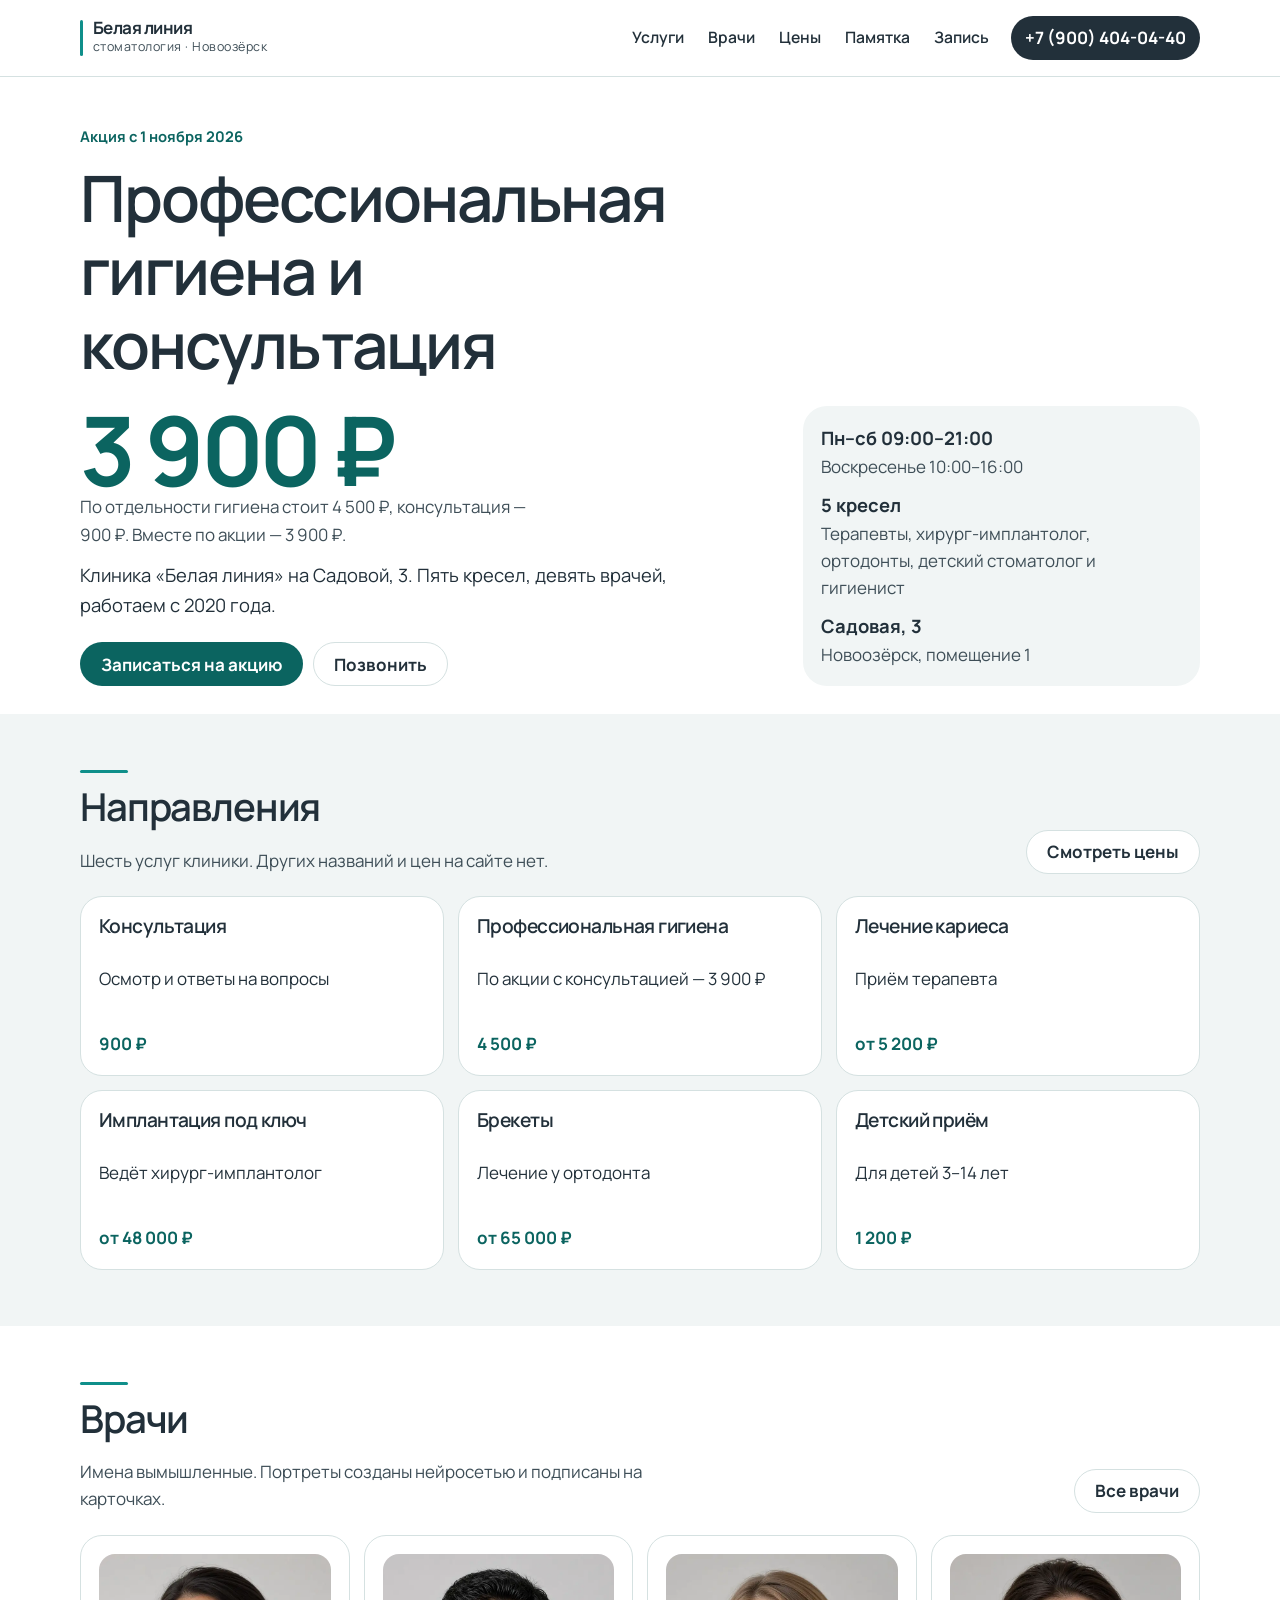
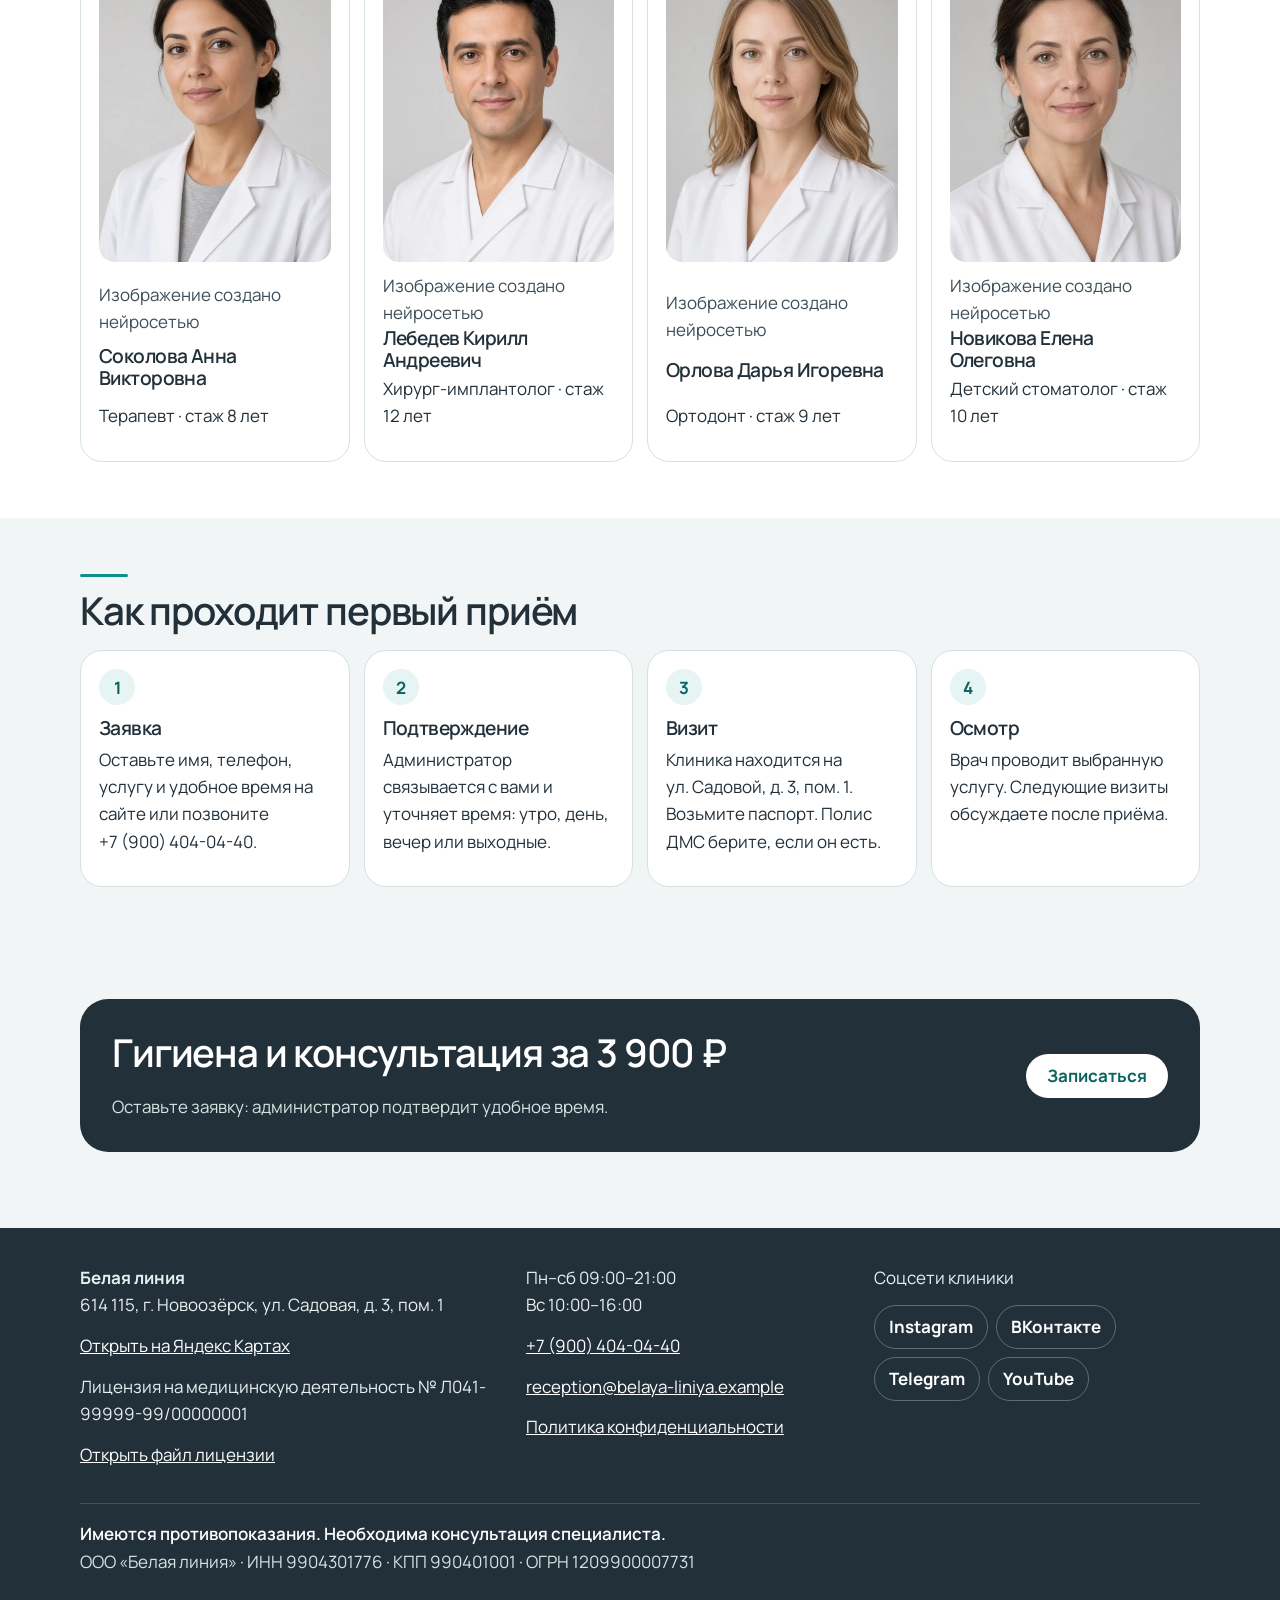
==== index.html @ 37e18c19 "Добавить статический сайт клиники «Белая линия» для публикации на Vercel." ====
<!DOCTYPE html>
<html lang="ru">
<head>
  <meta charset="utf-8">
  <meta name="viewport" content="width=device-width, initial-scale=1">
  <title>Белая линия — гигиена и консультация за 3 900 ₽</title>
  <meta name="description" content="Стоматология «Белая линия» в Новоозёрске. Акция: профессиональная гигиена и консультация за 3 900 ₽. Запись на приём.">
  <meta name="robots" content="index, follow">
  <meta name="theme-color" content="#22303A">
  <link rel="canonical" href="https://PROJECT.vercel.app/index.html">
  <meta property="og:type" content="website">
  <meta property="og:locale" content="ru_RU">
  <meta property="og:url" content="https://PROJECT.vercel.app/index.html">
  <meta property="og:title" content="Белая линия — гигиена и консультация за 3 900 ₽">
  <meta property="og:description" content="Стоматология «Белая линия» в Новоозёрске. Акция: профессиональная гигиена и консультация за 3 900 ₽. Запись на приём.">
  <meta property="og:image" content="https://PROJECT.vercel.app/img/og.jpg">
  <meta property="og:image:width" content="1200">
  <meta property="og:image:height" content="630">
  <link rel="icon" href="img/favicon.svg" type="image/svg+xml">
  <link rel="preconnect" href="https://fonts.googleapis.com">
  <link rel="preconnect" href="https://fonts.gstatic.com" crossorigin>
  <link href="https://fonts.googleapis.com/css2?family=Manrope:wght@400;500;600;700&display=swap" rel="stylesheet">
  <link rel="stylesheet" href="css/styles.css">
  <script async src="https://www.googletagmanager.com/gtag/js?id=G-XXXXXXXXXX"></script>
  <script>
    window.dataLayer = window.dataLayer || [];
    function gtag(){dataLayer.push(arguments);}
    gtag('js', new Date());
    gtag('config', 'G-XXXXXXXXXX');
  </script>
  <script type="application/ld+json">
  {
    "@context": "https://schema.org",
    "@type": "Dentist",
    "name": "Белая линия",
    "url": "https://PROJECT.vercel.app/",
    "telephone": "+79004040440",
    "email": "reception@belaya-liniya.example",
    "address": {
      "@type": "PostalAddress",
      "postalCode": "614115",
      "addressLocality": "Новоозёрск",
      "streetAddress": "ул. Садовая, д. 3, пом. 1",
      "addressCountry": "RU"
    }
  }
  </script>
</head>
<body>
  <a class="skip-link" href="#content">К содержанию</a>
  
    <div class="header-wrap">
      <header class="header">
        <a class="logo" href="index.html">
          <span class="logo__mark" aria-hidden="true"></span>
          <span>
            <span class="logo__name">Белая линия</span>
            <span class="logo__sub">стоматология · Новоозёрск</span>
          </span>
        </a>
        <input class="nav-check" id="nav-toggle" type="checkbox">
        <nav class="nav" id="site-nav" aria-label="Основное меню"><a href="services.html">Услуги</a><a href="doctors.html">Врачи</a><a href="prices.html">Цены</a><a href="checkup.html">Памятка</a><a href="contacts.html">Запись</a></nav>
        <a class="phone-link" href="tel:+79004040440" data-event="contact_click" data-contact-type="phone">
          <span class="phone-link__full">+7 (900) 404-04-40</span>
          <span class="phone-link__short">Позвонить</span>
        </a>
        <label class="nav-toggle" for="nav-toggle">Меню</label>
      </header>
    </div>
  <main id="content">
    
    <section class="hero">
      <div class="wrap hero__grid">
        <div>
          <p class="kicker">Акция с 1 ноября 2026</p>
          <h1>Профессиональная гигиена и консультация</h1>
          <p class="price-xl">3&nbsp;900&nbsp;₽</p>
          <p class="price-note">По отдельности гигиена стоит 4&nbsp;500&nbsp;₽, консультация — 900&nbsp;₽. Вместе по акции — 3&nbsp;900&nbsp;₽.</p>
          <p class="lead">Клиника «Белая линия» на Садовой, 3. Пять кресел, девять врачей, работаем с 2020 года.</p>
          <div class="actions">
            <a class="btn" href="contacts.html?service=hygiene" data-event="cta_click" data-button-name="hero_promo" data-page-section="hero">Записаться на акцию</a>
            <a class="btn btn--ghost" href="tel:+79004040440" data-event="contact_click" data-contact-type="phone">Позвонить</a>
          </div>
        </div>
        <ul class="fact-list">
          <li><strong>Пн–сб 09:00–21:00</strong><span>Воскресенье 10:00–16:00</span></li>
          <li><strong>5 кресел</strong><span>Терапевты, хирург-имплантолог, ортодонты, детский стоматолог и гигиенист</span></li>
          <li><strong>Садовая, 3</strong><span>Новоозёрск, помещение 1</span></li>
        </ul>
      </div>
    </section>
    <section class="section">
      <div class="wrap">
        <div class="section__head">
          <div>
            <div class="rule" aria-hidden="true"></div>
            <h2>Направления</h2>
            <p>Шесть услуг клиники. Других названий и цен на сайте нет.</p>
          </div>
          <a class="btn btn--ghost" href="prices.html">Смотреть цены</a>
        </div>
        <div class="cards"><a class="direction-card" href="services.html#consult" data-event="service_view" data-service-name="Консультация">
              <h3>Консультация</h3>
              <p>Осмотр и ответы на вопросы</p>
              <span>900 ₽</span>
            </a><a class="direction-card" href="services.html#hygiene" data-event="service_view" data-service-name="Профессиональная гигиена">
              <h3>Профессиональная гигиена</h3>
              <p>По акции с консультацией — 3 900 ₽</p>
              <span>4 500 ₽</span>
            </a><a class="direction-card" href="services.html#treatment" data-event="service_view" data-service-name="Лечение кариеса">
              <h3>Лечение кариеса</h3>
              <p>Приём терапевта</p>
              <span>от 5 200 ₽</span>
            </a><a class="direction-card" href="services.html#implant" data-event="service_view" data-service-name="Имплантация под ключ">
              <h3>Имплантация под ключ</h3>
              <p>Ведёт хирург-имплантолог</p>
              <span>от 48 000 ₽</span>
            </a><a class="direction-card" href="services.html#braces" data-event="service_view" data-service-name="Брекеты">
              <h3>Брекеты</h3>
              <p>Лечение у ортодонта</p>
              <span>от 65 000 ₽</span>
            </a><a class="direction-card" href="services.html#kids" data-event="service_view" data-service-name="Детский приём">
              <h3>Детский приём</h3>
              <p>Для детей 3–14 лет</p>
              <span>1 200 ₽</span>
            </a></div>
      </div>
    </section>
    <section class="section band">
      <div class="wrap">
        <div class="section__head">
          <div>
            <div class="rule" aria-hidden="true"></div>
            <h2>Врачи</h2>
            <p>Имена вымышленные. Портреты созданы нейросетью и подписаны на карточках.</p>
          </div>
          <a class="btn btn--ghost" href="doctors.html">Все врачи</a>
        </div>
        <div class="doctor-grid"><a class="doctor-link" href="doctors.html#doc-sokolova" data-event="doctor_view" data-doctor-id="sokolova" data-specialty="терапевт">
              
      <img src="img/doctors/sokolova.webp" width="720" height="960" alt="Соколова Анна Викторовна, Терапевт. Изображение создано нейросетью." loading="lazy">
      <p class="ai-note">Изображение создано нейросетью</p>
              <h3>Соколова Анна Викторовна</h3>
              <p>Терапевт · стаж 8 лет</p>
            </a><a class="doctor-link" href="doctors.html#doc-lebedev" data-event="doctor_view" data-doctor-id="lebedev" data-specialty="хирург-имплантолог">
              
      <img src="img/doctors/lebedev.webp" width="720" height="960" alt="Лебедев Кирилл Андреевич, Хирург-имплантолог. Изображение создано нейросетью." loading="lazy">
      <p class="ai-note">Изображение создано нейросетью</p>
              <h3>Лебедев Кирилл Андреевич</h3>
              <p>Хирург-имплантолог · стаж 12 лет</p>
            </a><a class="doctor-link" href="doctors.html#doc-orlova" data-event="doctor_view" data-doctor-id="orlova" data-specialty="ортодонт">
              
      <img src="img/doctors/orlova.webp" width="720" height="960" alt="Орлова Дарья Игоревна, Ортодонт. Изображение создано нейросетью." loading="lazy">
      <p class="ai-note">Изображение создано нейросетью</p>
              <h3>Орлова Дарья Игоревна</h3>
              <p>Ортодонт · стаж 9 лет</p>
            </a><a class="doctor-link" href="doctors.html#doc-novikova" data-event="doctor_view" data-doctor-id="novikova" data-specialty="детский стоматолог">
              
      <img src="img/doctors/novikova.webp" width="720" height="960" alt="Новикова Елена Олеговна, Детский стоматолог. Изображение создано нейросетью." loading="lazy">
      <p class="ai-note">Изображение создано нейросетью</p>
              <h3>Новикова Елена Олеговна</h3>
              <p>Детский стоматолог · стаж 10 лет</p>
            </a></div>
      </div>
    </section>
    <section class="section">
      <div class="wrap">
        <div class="rule" aria-hidden="true"></div>
        <h2>Как проходит первый приём</h2>
        <ol class="steps"><li><h3>Заявка</h3><p>Оставьте имя, телефон, услугу и удобное время на сайте или позвоните +7 (900) 404-04-40.</p></li><li><h3>Подтверждение</h3><p>Администратор связывается с вами и уточняет время: утро, день, вечер или выходные.</p></li><li><h3>Визит</h3><p>Клиника находится на ул. Садовой, д. 3, пом. 1. Возьмите паспорт. Полис ДМС берите, если он есть.</p></li><li><h3>Осмотр</h3><p>Врач проводит выбранную услугу. Следующие визиты обсуждаете после приёма.</p></li></ol>
      </div>
    </section>
    <section class="section">
      <div class="wrap">
        <div class="cta-band">
          <div>
            <h2>Гигиена и консультация за 3&nbsp;900&nbsp;₽</h2>
            <p>Оставьте заявку: администратор подтвердит удобное время.</p>
          </div>
          <a class="btn btn--light" href="contacts.html?service=hygiene" data-event="cta_click" data-button-name="final_promo" data-page-section="final">Записаться</a>
        </div>
      </div>
    </section>
  </main>
  
    <footer class="footer">
      <div class="wrap footer-grid">
        <div>
          <strong>Белая линия</strong>
          <p>614 115, г. Новоозёрск, ул. Садовая, д. 3, пом. 1</p>
          <p><a href="https://yandex.ru/maps/?text=%D0%9D%D0%BE%D0%B2%D0%BE%D0%BE%D0%B7%D1%91%D1%80%D1%81%D0%BA%2C%20%D1%83%D0%BB%D0%B8%D1%86%D0%B0%20%D0%A1%D0%B0%D0%B4%D0%BE%D0%B2%D0%B0%D1%8F%2C%203" target="_blank" rel="noopener noreferrer" data-event="map_open" data-map-service="yandex">Открыть на Яндекс Картах</a></p>
          <p>Лицензия на медицинскую деятельность № Л041-99999-99/00000001</p>
          <p><a href="files/license.pdf" data-event="license_open" data-page-section="footer">Открыть файл лицензии</a></p>
        </div>
        <div>
          <p>Пн–сб 09:00–21:00<br>Вс 10:00–16:00</p>
          <p><a href="tel:+79004040440" data-event="contact_click" data-contact-type="phone">+7 (900) 404-04-40</a></p>
          <p><a href="mailto:reception@belaya-liniya.example" data-event="contact_click" data-contact-type="email">reception@belaya-liniya.example</a></p>
          <p><a href="privacy.html">Политика конфиденциальности</a></p>
        </div>
        <div>
          <p>Соцсети клиники</p>
          <div class="socials"><a href="https://www.instagram.com/belaya_liniya_dent/" target="_blank" rel="noopener noreferrer" data-event="social_click" data-network="instagram" data-page-section="footer">Instagram</a><a href="https://vk.com/belaya_liniya_dent" target="_blank" rel="noopener noreferrer" data-event="social_click" data-network="vk" data-page-section="footer">ВКонтакте</a><a href="https://t.me/belaya_liniya_dent" target="_blank" rel="noopener noreferrer" data-event="social_click" data-network="telegram" data-page-section="footer">Telegram</a><a href="https://www.youtube.com/@belaya_liniya_dent" target="_blank" rel="noopener noreferrer" data-event="social_click" data-network="youtube" data-page-section="footer">YouTube</a></div>
        </div>
      </div>
      <div class="wrap">
        <p class="warning">Имеются противопоказания. Необходима консультация специалиста.</p>
        <p class="legal">ООО «Белая линия» · ИНН 9904301776 · КПП 990401001 · ОГРН 1209900007731</p>
      </div>
    </footer>
  <script src="js/config.js" defer></script>
  <script src="js/utm.js" defer></script>
  <script src="js/analytics.js" defer></script>
  <script src="js/main.js" defer></script>
  <script src="js/form.js" defer></script>
</body>
</html>
---- css/styles.css ----
:root {
  --brand: #0f8f8a;
  --brand-dark: #0b6460;
  --brand-soft: #e6f4f3;
  --ink: #22303a;
  --muted: #3e4e57;
  --bg: #f1f5f5;
  --white: #ffffff;
  --line: #d5e1e1;
  --danger: #8e1e2a;
  --danger-bg: #fdecee;
  --shadow: 0 18px 40px rgba(34, 48, 58, 0.06);
  --font: "Manrope", sans-serif;
  --wrap: 1120px;
}

*,
*::before,
*::after {
  box-sizing: border-box;
}

html {
  scroll-behavior: smooth;
}

body {
  margin: 0;
  font-family: var(--font);
  font-size: 1.0625rem;
  line-height: 1.6;
  color: var(--ink);
  background: var(--bg);
}

img,
svg {
  max-width: 100%;
  height: auto;
}

img {
  display: block;
}

a {
  color: var(--brand-dark);
}

a:hover {
  color: #084e4b;
}

:focus-visible {
  outline: 3px solid var(--brand);
  outline-offset: 3px;
}

::placeholder {
  color: var(--muted);
  opacity: 1;
}

::selection {
  background: #c7e7e5;
}

h1,
h2,
h3,
p {
  margin-top: 0;
}

h1,
h2,
h3 {
  line-height: 1.15;
  letter-spacing: -0.03em;
  font-weight: 600;
}

h1 {
  font-size: clamp(2.3rem, 5vw, 4.4rem);
  margin-bottom: 0.4em;
}

h2 {
  font-size: clamp(1.7rem, 3vw, 2.4rem);
  margin-bottom: 0.45em;
}

h3 {
  font-size: 1.2rem;
  margin-bottom: 0.35em;
}

p {
  margin-bottom: 0.8em;
}

.skip-link {
  position: absolute;
  left: 16px;
  top: -48px;
  z-index: 40;
  background: var(--ink);
  color: var(--white);
  padding: 10px 14px;
  border-radius: 8px;
}

.skip-link:focus {
  top: 12px;
}

.wrap {
  width: min(var(--wrap), calc(100% - 32px));
  margin-inline: auto;
}

.header-wrap {
  position: sticky;
  top: 0;
  z-index: 30;
  background: rgba(255, 255, 255, 0.94);
  border-bottom: 1px solid var(--line);
  backdrop-filter: blur(12px);
}

.header {
  position: relative;
  display: flex;
  align-items: center;
  gap: 12px;
  min-height: 76px;
  width: min(var(--wrap), calc(100% - 32px));
  margin: 0 auto;
}

.logo {
  display: inline-flex;
  align-items: center;
  gap: 10px;
  color: var(--ink);
  text-decoration: none;
  min-height: 44px;
  margin-right: auto;
}

.logo__mark {
  width: 3px;
  height: 36px;
  border-radius: 99px;
  background: var(--brand);
}

.logo__name {
  display: block;
  font-weight: 700;
  letter-spacing: -0.03em;
  line-height: 1.1;
}

.logo__sub {
  display: block;
  color: var(--muted);
  font-size: 0.78rem;
  letter-spacing: 0.04em;
}

.nav {
  display: flex;
  align-items: center;
  gap: 4px;
}

.nav a {
  color: var(--ink);
  text-decoration: none;
  min-height: 44px;
  display: inline-flex;
  align-items: center;
  padding: 0 10px;
  border-radius: 999px;
  font-weight: 600;
  font-size: 0.98rem;
}

.nav a[aria-current="page"] {
  background: var(--brand-soft);
  color: var(--brand-dark);
}

.phone-link,
.nav-toggle,
.btn {
  min-height: 44px;
  min-width: 44px;
  display: inline-flex;
  align-items: center;
  justify-content: center;
  border-radius: 999px;
  font: inherit;
  font-weight: 700;
  text-decoration: none;
  cursor: pointer;
}

.phone-link {
  padding: 0 14px;
  background: var(--ink);
  color: var(--white);
  white-space: nowrap;
}

.phone-link:hover,
.phone-link:focus-visible {
  color: var(--white);
  background: #18242c;
}

.phone-link__short {
  display: none;
}

.nav-check {
  position: absolute;
  width: 1px;
  height: 1px;
  margin: -1px;
  padding: 0;
  overflow: hidden;
  clip: rect(0 0 0 0);
  border: 0;
}

.nav-toggle {
  display: none;
  padding: 0 14px;
  border: 1px solid var(--line);
  background: var(--white);
  color: var(--ink);
}

.nav-check:focus-visible ~ .nav-toggle {
  outline: 3px solid var(--brand);
  outline-offset: 3px;
}

@media (min-width: 960px) {
  .nav-check {
    display: none;
  }
}

.hero,
.band,
.panel,
.page-hero {
  background: var(--white);
}

.hero {
  padding: 48px 0 28px;
}

.hero__grid,
.split,
.contact-grid {
  display: grid;
  grid-template-columns: 1.4fr 0.8fr;
  gap: 28px;
  align-items: end;
}

.kicker {
  margin: 0 0 12px;
  color: var(--brand-dark);
  font-weight: 700;
  font-size: 0.92rem;
}

.lead {
  font-size: 1.15rem;
  max-width: 40rem;
}

.price-xl {
  margin: 0;
  font-size: clamp(3.4rem, 8vw, 6rem);
  line-height: 0.9;
  letter-spacing: -0.05em;
  font-weight: 700;
  color: var(--brand-dark);
}

.price-note {
  color: var(--muted);
  max-width: 28rem;
}

.actions {
  display: flex;
  flex-wrap: wrap;
  gap: 10px;
  margin-top: 22px;
}

.btn {
  padding: 0 20px;
  border: 1px solid transparent;
  background: var(--brand-dark);
  color: var(--white);
}

.btn:hover,
.btn:focus-visible {
  background: #084e4b;
  color: var(--white);
}

.btn--ghost {
  background: var(--white);
  color: var(--ink);
  border-color: var(--line);
}

.btn--ghost:hover,
.btn--ghost:focus-visible {
  background: var(--bg);
  color: var(--ink);
}

.btn--light {
  background: var(--white);
  color: var(--brand-dark);
}

.btn--light:hover,
.btn--light:focus-visible {
  background: var(--brand-soft);
  color: var(--brand-dark);
}

.btn[disabled] {
  opacity: 0.65;
  cursor: wait;
}

.fact-list,
.meta-list {
  display: grid;
  gap: 10px;
  margin: 0;
  padding: 0;
  list-style: none;
}

.fact-list {
  background: var(--bg);
  border-radius: 24px;
  padding: 18px;
}

.fact-list strong,
.meta-list strong {
  display: block;
  font-size: 1.15rem;
}

.fact-list span,
.meta-list span {
  color: var(--muted);
}

.section {
  padding: 56px 0;
}

.section__head {
  display: flex;
  justify-content: space-between;
  gap: 16px;
  align-items: end;
  margin-bottom: 22px;
}

.section__head p {
  max-width: 36rem;
  color: var(--muted);
  margin: 0;
}

.rule {
  width: 48px;
  height: 3px;
  border-radius: 99px;
  background: var(--brand);
  margin-bottom: 12px;
}

.cards,
.doctor-grid {
  display: grid;
  gap: 14px;
}

.cards {
  grid-template-columns: repeat(3, minmax(0, 1fr));
}

.doctor-grid {
  grid-template-columns: repeat(4, minmax(0, 1fr));
}

.card,
.doctor-card,
.service-card,
.promo,
.check-item,
.info-card {
  background: var(--white);
  border: 1px solid var(--line);
  border-radius: 22px;
  padding: 18px;
}

.direction-card,
.doctor-link {
  display: flex;
  flex-direction: column;
  min-height: 180px;
  justify-content: space-between;
  background: var(--white);
  border: 1px solid var(--line);
  border-radius: 22px;
  padding: 18px;
  color: var(--ink);
  text-decoration: none;
}

.direction-card:hover,
.doctor-link:hover,
.service-card:hover,
.doctor-card:hover {
  border-color: var(--brand);
}

.direction-card span,
.price {
  color: var(--brand-dark);
  font-weight: 700;
}

.service-card,
.doctor-card {
  position: relative;
}

.service-card {
  display: flex;
  flex-direction: column;
  gap: 8px;
}

.service-card .btn,
.doctor-card .btn {
  align-self: flex-start;
  position: relative;
  z-index: 2;
}

.card-hit {
  position: absolute;
  inset: 0;
  z-index: 1;
  border: 0;
  padding: 0;
  background: transparent;
  border-radius: inherit;
  cursor: pointer;
  appearance: none;
}

.steps {
  display: grid;
  grid-template-columns: repeat(4, minmax(0, 1fr));
  gap: 14px;
  margin: 0;
  padding: 0;
  list-style: none;
  counter-reset: step;
}

.steps li {
  background: var(--white);
  border-radius: 22px;
  padding: 18px;
  border: 1px solid var(--line);
}

.steps li::before {
  counter-increment: step;
  content: counter(step);
  display: grid;
  place-items: center;
  width: 36px;
  height: 36px;
  margin-bottom: 12px;
  border-radius: 50%;
  background: var(--brand-soft);
  color: var(--brand-dark);
  font-weight: 700;
}

.cta-band {
  background: var(--ink);
  color: var(--white);
  border-radius: 28px;
  padding: 32px;
  display: flex;
  justify-content: space-between;
  gap: 18px;
  align-items: center;
}

.cta-band p {
  color: #d7e4e3;
  margin-bottom: 0;
}

.filters {
  display: flex;
  flex-wrap: wrap;
  gap: 8px;
  margin-bottom: 18px;
}

.filters button {
  min-height: 44px;
  padding: 0 14px;
  border-radius: 999px;
  border: 1px solid var(--line);
  background: var(--white);
  color: var(--ink);
  font: inherit;
  font-weight: 700;
  cursor: pointer;
}

.filters button[aria-pressed="true"] {
  background: var(--brand-dark);
  border-color: var(--brand-dark);
  color: var(--white);
}

.doctor-card img,
.doctor-link img {
  width: 100%;
  aspect-ratio: 3 / 4;
  object-fit: cover;
  border-radius: 16px;
  background: #e4eeee;
  margin-bottom: 10px;
}

.doctor-card h3,
.doctor-link h3,
.service-card h2,
.direction-card h3 {
  margin-bottom: 4px;
}

.ai-note,
.muted {
  color: var(--muted);
  margin-bottom: 0;
}

.doctor-card .btn {
  margin-top: 12px;
}

.info-card {
  position: relative;
}

.doctor-card[hidden],
[data-price-row][hidden] {
  display: none;
}

.search-row {
  display: flex;
  flex-wrap: wrap;
  gap: 10px;
  align-items: end;
  margin-bottom: 14px;
}

.field {
  display: flex;
  flex-direction: column;
  gap: 6px;
  margin-bottom: 14px;
}

.field label,
.search-row label {
  font-weight: 700;
}

input,
select {
  width: 100%;
  min-height: 48px;
  border: 1px solid #b7c7c7;
  border-radius: 14px;
  padding: 10px 12px;
  font: inherit;
  color: var(--ink);
  background: var(--white);
}

.search-row input {
  min-width: min(100%, 280px);
}

.field.is-invalid input,
.field.is-invalid select {
  border-color: var(--danger);
  background: var(--danger-bg);
}

.field-error,
.form-alert {
  color: var(--danger);
  margin: 0;
}

.form-alert {
  background: var(--danger-bg);
  border-radius: 14px;
  padding: 12px 14px;
  margin-bottom: 14px;
}

.consent {
  display: flex;
  gap: 12px;
  align-items: flex-start;
  min-height: 44px;
  margin: 8px 0 16px;
  font-weight: 600;
}

.consent input {
  width: 22px;
  height: 22px;
  min-height: 22px;
  margin-top: 3px;
  accent-color: var(--brand-dark);
}

.table-wrap {
  background: var(--white);
  border: 1px solid var(--line);
  border-radius: 22px;
  overflow: hidden;
}

table {
  width: 100%;
  border-collapse: collapse;
  table-layout: fixed;
}

th,
td {
  text-align: left;
  vertical-align: top;
  padding: 12px;
  border-bottom: 1px solid var(--line);
  overflow-wrap: break-word;
}

th {
  background: #e7f1f1;
  font-size: 0.95rem;
}

.checklist {
  display: grid;
  gap: 10px;
  margin: 0;
  padding: 0;
  list-style: none;
  counter-reset: sign;
}

.checklist li {
  display: grid;
  grid-template-columns: 44px 1fr;
  gap: 12px;
  align-items: center;
  background: var(--white);
  border: 1px solid var(--line);
  border-radius: 18px;
  padding: 12px;
  min-height: 64px;
}

.checklist li::before {
  counter-increment: sign;
  content: counter(sign);
  width: 44px;
  height: 44px;
  display: grid;
  place-items: center;
  border-radius: 14px;
  background: var(--brand-soft);
  color: var(--brand-dark);
  font-weight: 700;
}

.promo {
  display: flex;
  justify-content: space-between;
  gap: 16px;
  align-items: center;
  background: var(--brand-soft);
}

.promo code {
  font-family: inherit;
  font-size: 1.8rem;
  font-weight: 700;
  letter-spacing: 0.04em;
  color: var(--brand-dark);
}

.request-id {
  font-size: clamp(1.4rem, 3vw, 2rem);
  font-weight: 700;
  letter-spacing: -0.03em;
  overflow-wrap: anywhere;
}

.prose {
  max-width: 46rem;
}

.prose h2 {
  font-size: 1.45rem;
  margin-top: 1.4em;
}

.page-hero {
  padding: 36px 0 10px;
}

.page-hero h1 {
  font-size: clamp(2rem, 4vw, 3.2rem);
}

main,
.footer {
  overflow-wrap: break-word;
}

.footer {
  background: var(--ink);
  color: #e7f0f0;
  padding: 36px 0 28px;
  margin-top: 20px;
}

.footer a {
  color: #ffffff;
}

.footer-grid {
  display: grid;
  grid-template-columns: 1.3fr 1fr 1fr;
  gap: 22px;
}

.socials {
  display: flex;
  flex-wrap: wrap;
  gap: 8px;
}

.socials a,
.messenger-row a {
  min-height: 44px;
  display: inline-flex;
  align-items: center;
  padding: 0 14px;
  border-radius: 999px;
  border: 1px solid rgba(255, 255, 255, 0.28);
  text-decoration: none;
  font-weight: 700;
}

.panel .socials a,
.messenger-row a {
  border-color: var(--line);
  background: var(--white);
  color: var(--ink);
}

.warning {
  margin: 22px 0 0;
  padding-top: 16px;
  border-top: 1px solid rgba(255, 255, 255, 0.16);
  color: #ffffff;
  font-size: 1.0625rem;
  font-weight: 600;
}

.footer .legal {
  color: #d5e3e2;
  margin-bottom: 0;
}

.visually-hidden {
  position: absolute;
  width: 1px;
  height: 1px;
  padding: 0;
  margin: -1px;
  overflow: hidden;
  clip: rect(0 0 0 0);
  white-space: nowrap;
  border: 0;
}

.empty-note {
  margin-top: 12px;
}

@media (max-width: 959px) {
  .nav-toggle {
    display: inline-flex;
  }

  .nav {
    display: none;
    flex-basis: 100%;
    flex-direction: column;
    align-items: stretch;
    order: 5;
    padding-bottom: 12px;
  }

  .nav-check:checked + .nav {
    display: flex;
  }

  .header {
    flex-wrap: wrap;
    padding: 8px 0;
  }

  .hero__grid,
  .split,
  .contact-grid,
  .cards,
  .steps,
  .footer-grid {
    grid-template-columns: 1fr;
  }

  .doctor-grid {
    grid-template-columns: repeat(2, minmax(0, 1fr));
  }

  .cta-band,
  .promo,
  .section__head {
    flex-direction: column;
    align-items: flex-start;
  }
}

@media (max-width: 700px) {
  .phone-link__full {
    display: none;
  }

  .phone-link__short {
    display: inline;
  }

  .logo__sub {
    display: none;
  }

  .doctor-grid {
    grid-template-columns: 1fr;
  }

  th:nth-child(1),
  td:nth-child(1) {
    width: 34%;
  }

  th:nth-child(3),
  td:nth-child(3) {
    width: 28%;
  }
}

@media (prefers-reduced-motion: reduce) {
  html {
    scroll-behavior: auto;
  }
}
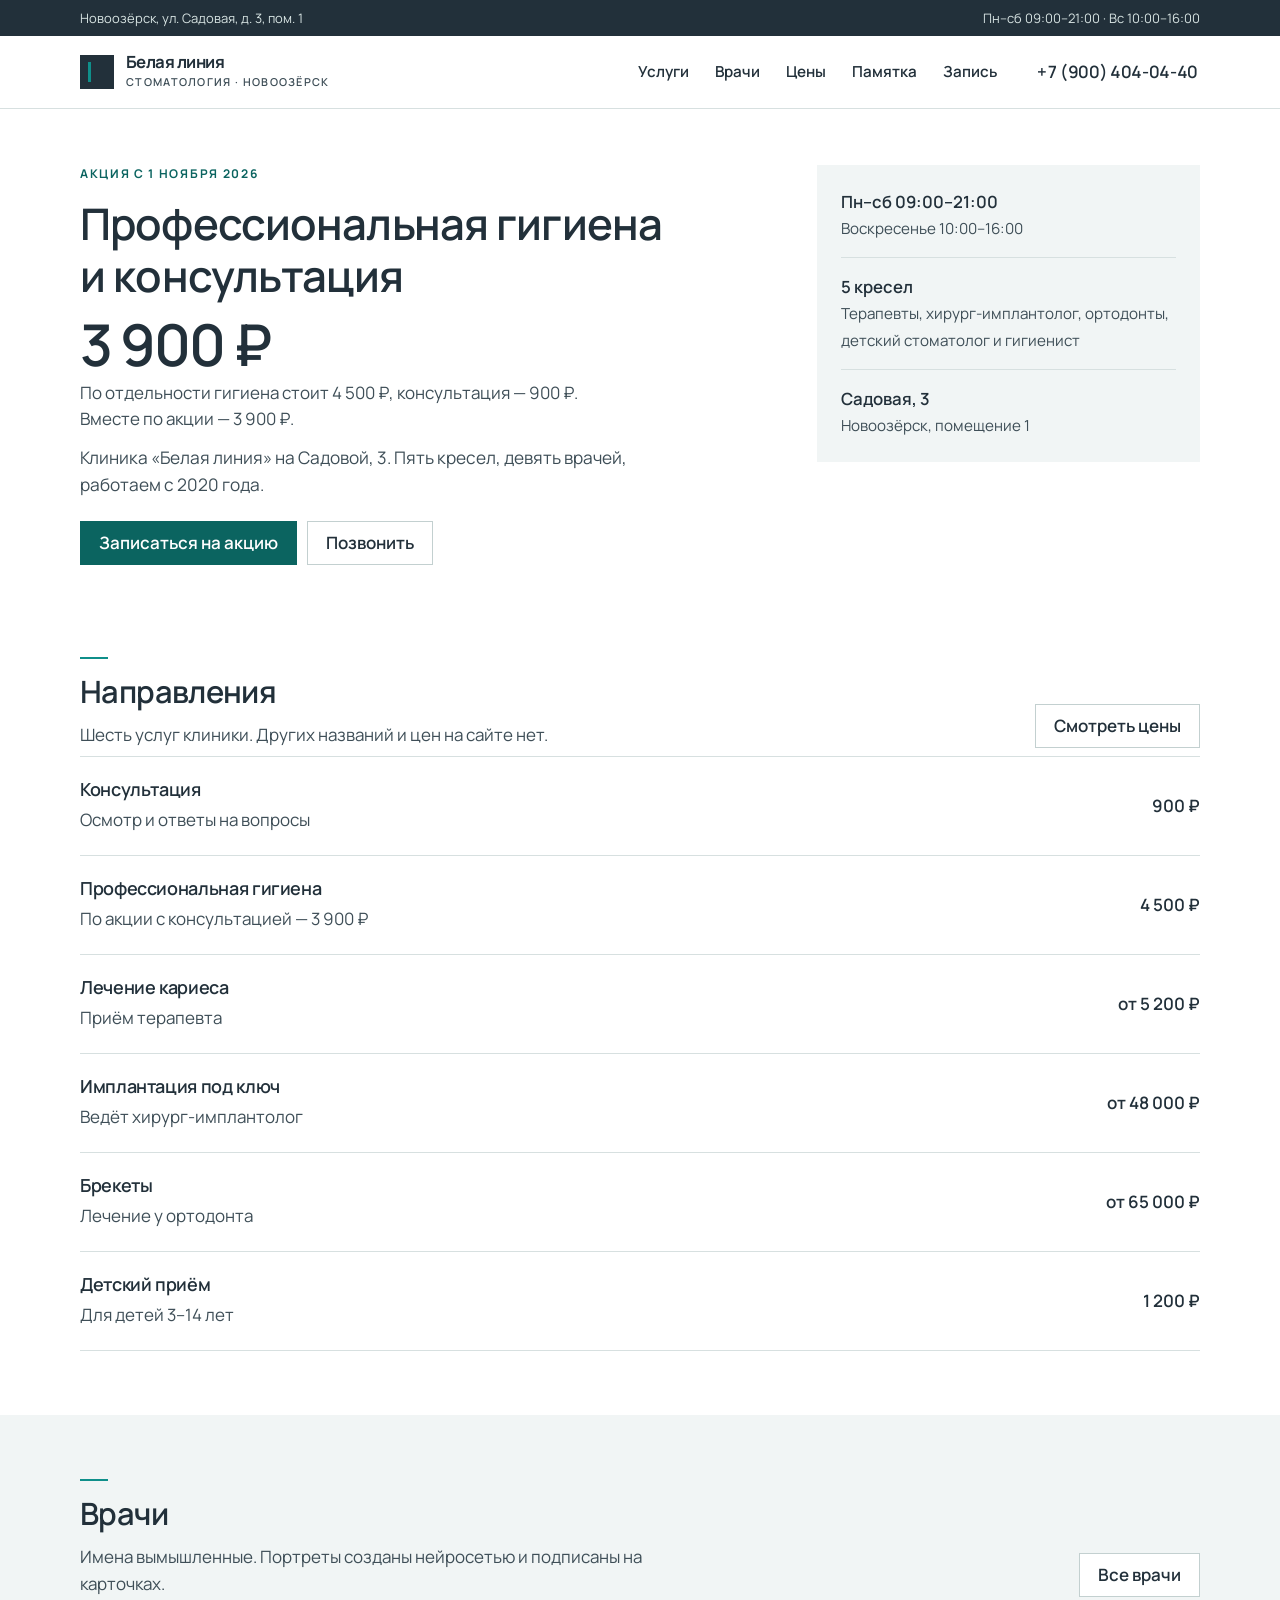
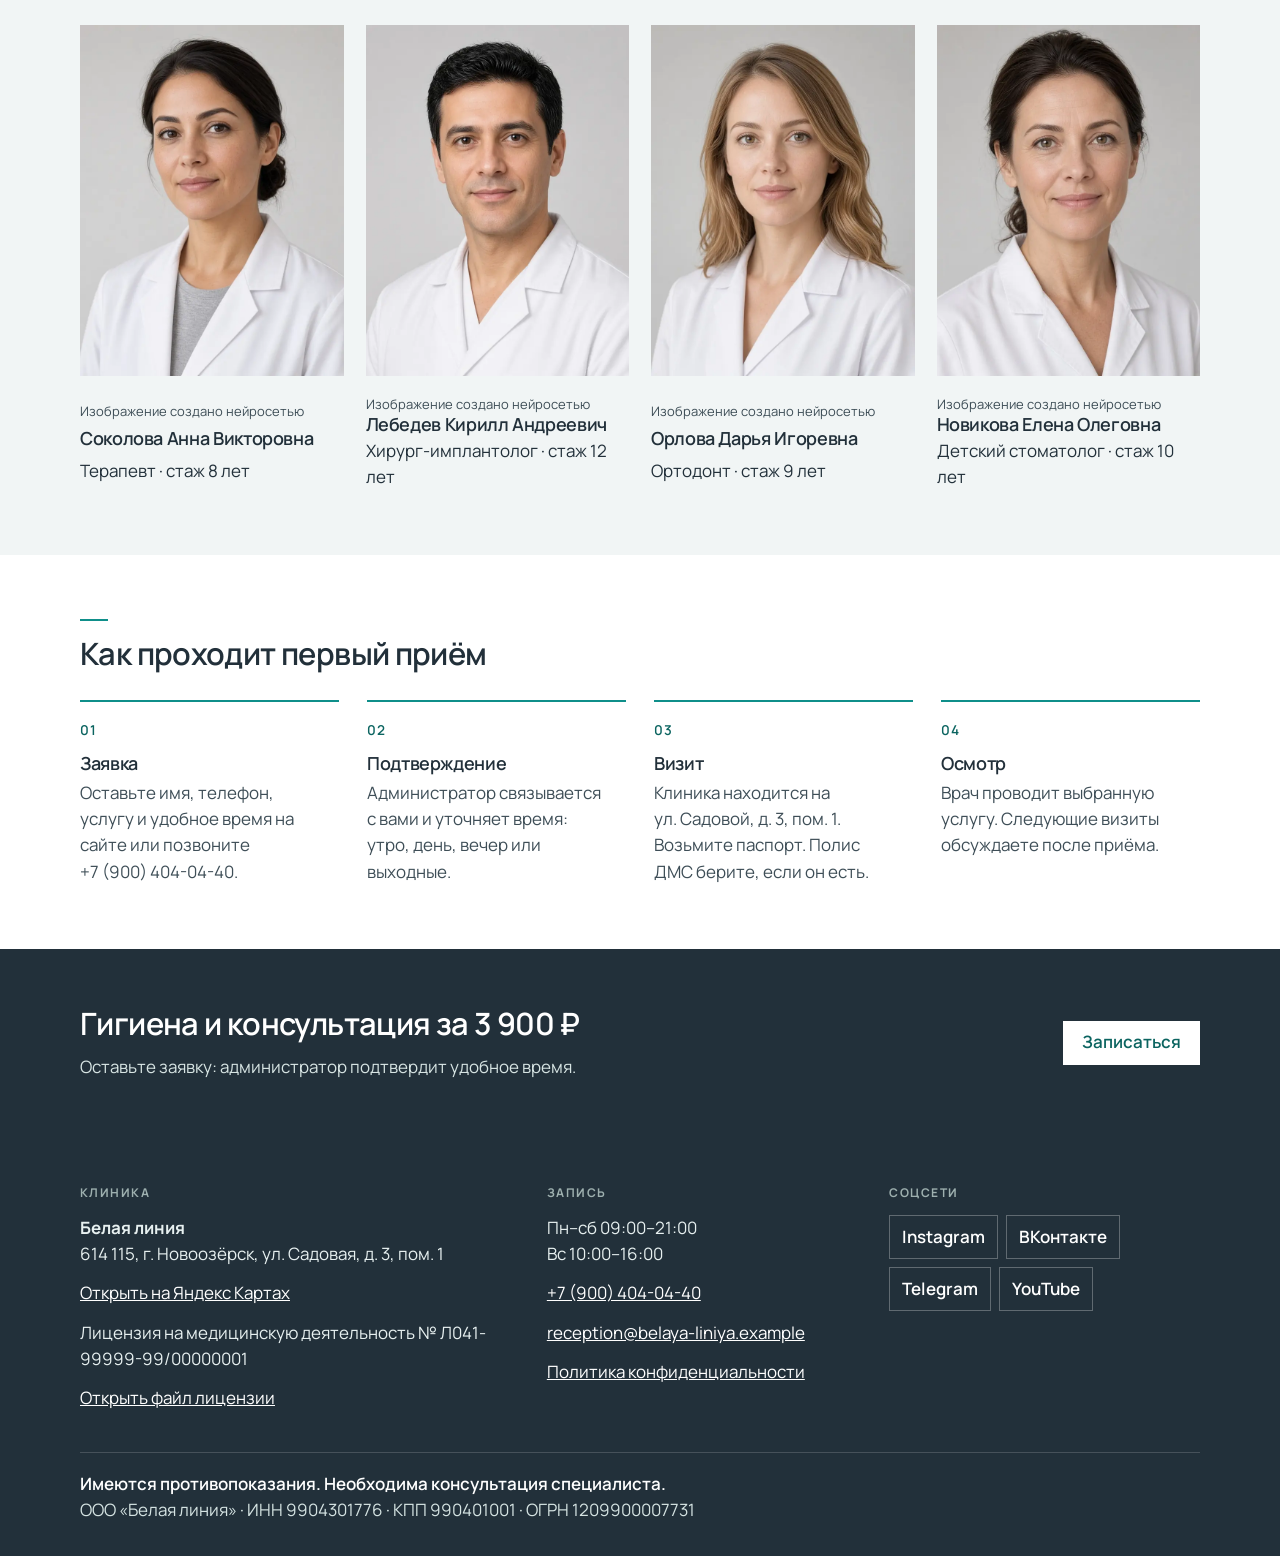
==== commit 1b2b60e0: "Обновить оформление, чтобы сайт выглядел как клиника, а не учебный шаблон." ====
--- a/index.html
+++ b/index.html
@@ -50,6 +50,12 @@
   <a class="skip-link" href="#content">К содержанию</a>
   
     <div class="header-wrap">
+      <div class="topbar">
+        <div class="wrap topbar__inner">
+          <span>Новоозёрск, ул.&nbsp;Садовая, д.&nbsp;3, пом.&nbsp;1</span>
+          <span>Пн–сб 09:00–21:00 · Вс 10:00–16:00</span>
+        </div>
+      </div>
       <header class="header">
         <a class="logo" href="index.html">
           <span class="logo__mark" aria-hidden="true"></span>
@@ -170,7 +176,7 @@
         <ol class="steps"><li><h3>Заявка</h3><p>Оставьте имя, телефон, услугу и удобное время на сайте или позвоните +7 (900) 404-04-40.</p></li><li><h3>Подтверждение</h3><p>Администратор связывается с вами и уточняет время: утро, день, вечер или выходные.</p></li><li><h3>Визит</h3><p>Клиника находится на ул. Садовой, д. 3, пом. 1. Возьмите паспорт. Полис ДМС берите, если он есть.</p></li><li><h3>Осмотр</h3><p>Врач проводит выбранную услугу. Следующие визиты обсуждаете после приёма.</p></li></ol>
       </div>
     </section>
-    <section class="section">
+    <section class="section section--cta">
       <div class="wrap">
         <div class="cta-band">
           <div>
@@ -186,6 +192,7 @@
     <footer class="footer">
       <div class="wrap footer-grid">
         <div>
+          <p class="footer-label">Клиника</p>
           <strong>Белая линия</strong>
           <p>614 115, г. Новоозёрск, ул. Садовая, д. 3, пом. 1</p>
           <p><a href="https://yandex.ru/maps/?text=%D0%9D%D0%BE%D0%B2%D0%BE%D0%BE%D0%B7%D1%91%D1%80%D1%81%D0%BA%2C%20%D1%83%D0%BB%D0%B8%D1%86%D0%B0%20%D0%A1%D0%B0%D0%B4%D0%BE%D0%B2%D0%B0%D1%8F%2C%203" target="_blank" rel="noopener noreferrer" data-event="map_open" data-map-service="yandex">Открыть на Яндекс Картах</a></p>
@@ -193,13 +200,14 @@
           <p><a href="files/license.pdf" data-event="license_open" data-page-section="footer">Открыть файл лицензии</a></p>
         </div>
         <div>
+          <p class="footer-label">Запись</p>
           <p>Пн–сб 09:00–21:00<br>Вс 10:00–16:00</p>
           <p><a href="tel:+79004040440" data-event="contact_click" data-contact-type="phone">+7 (900) 404-04-40</a></p>
           <p><a href="mailto:reception@belaya-liniya.example" data-event="contact_click" data-contact-type="email">reception@belaya-liniya.example</a></p>
           <p><a href="privacy.html">Политика конфиденциальности</a></p>
         </div>
         <div>
-          <p>Соцсети клиники</p>
+          <p class="footer-label">Соцсети</p>
           <div class="socials"><a href="https://www.instagram.com/belaya_liniya_dent/" target="_blank" rel="noopener noreferrer" data-event="social_click" data-network="instagram" data-page-section="footer">Instagram</a><a href="https://vk.com/belaya_liniya_dent" target="_blank" rel="noopener noreferrer" data-event="social_click" data-network="vk" data-page-section="footer">ВКонтакте</a><a href="https://t.me/belaya_liniya_dent" target="_blank" rel="noopener noreferrer" data-event="social_click" data-network="telegram" data-page-section="footer">Telegram</a><a href="https://www.youtube.com/@belaya_liniya_dent" target="_blank" rel="noopener noreferrer" data-event="social_click" data-network="youtube" data-page-section="footer">YouTube</a></div>
         </div>
       </div>
--- a/css/styles.css
+++ b/css/styles.css
@@ -6,10 +6,9 @@
   --muted: #3e4e57;
   --bg: #f1f5f5;
   --white: #ffffff;
-  --line: #d5e1e1;
+  --line: #d7e0e0;
   --danger: #8e1e2a;
   --danger-bg: #fdecee;
-  --shadow: 0 18px 40px rgba(34, 48, 58, 0.06);
   --font: "Manrope", sans-serif;
   --wrap: 1120px;
 }
@@ -28,9 +27,10 @@
   margin: 0;
   font-family: var(--font);
   font-size: 1.0625rem;
-  line-height: 1.6;
-  color: var(--ink);
-  background: var(--bg);
+  font-weight: 400;
+  line-height: 1.55;
+  color: var(--ink);
+  background: var(--white);
 }
 
 img,
@@ -75,28 +75,30 @@
 h1,
 h2,
 h3 {
-  line-height: 1.15;
-  letter-spacing: -0.03em;
+  line-height: 1.2;
+  letter-spacing: -0.02em;
   font-weight: 600;
 }
 
 h1 {
-  font-size: clamp(2.3rem, 5vw, 4.4rem);
+  font-size: clamp(1.85rem, 3.4vw, 3.15rem);
+  margin-bottom: 0.35em;
+  max-width: 14em;
+  overflow-wrap: normal;
+}
+
+h2 {
+  font-size: clamp(1.55rem, 2.4vw, 2rem);
   margin-bottom: 0.4em;
 }
 
-h2 {
-  font-size: clamp(1.7rem, 3vw, 2.4rem);
-  margin-bottom: 0.45em;
-}
-
 h3 {
-  font-size: 1.2rem;
-  margin-bottom: 0.35em;
+  font-size: 1.125rem;
+  margin-bottom: 0.3em;
 }
 
 p {
-  margin-bottom: 0.8em;
+  margin-bottom: 0.75em;
 }
 
 .skip-link {
@@ -107,7 +109,6 @@
   background: var(--ink);
   color: var(--white);
   padding: 10px 14px;
-  border-radius: 8px;
 }
 
 .skip-link:focus {
@@ -115,7 +116,7 @@
 }
 
 .wrap {
-  width: min(var(--wrap), calc(100% - 32px));
+  width: min(var(--wrap), calc(100% - 40px));
   margin-inline: auto;
 }
 
@@ -123,25 +124,39 @@
   position: sticky;
   top: 0;
   z-index: 30;
-  background: rgba(255, 255, 255, 0.94);
+  background: var(--white);
   border-bottom: 1px solid var(--line);
-  backdrop-filter: blur(12px);
+}
+
+.topbar {
+  background: var(--ink);
+  color: #d7e3e2;
+  font-size: 0.8125rem;
+  line-height: 1.3;
+}
+
+.topbar__inner {
+  display: flex;
+  justify-content: space-between;
+  gap: 16px;
+  align-items: center;
+  min-height: 36px;
 }
 
 .header {
   position: relative;
   display: flex;
   align-items: center;
-  gap: 12px;
-  min-height: 76px;
-  width: min(var(--wrap), calc(100% - 32px));
+  gap: 18px;
+  min-height: 72px;
+  width: min(var(--wrap), calc(100% - 40px));
   margin: 0 auto;
 }
 
 .logo {
   display: inline-flex;
   align-items: center;
-  gap: 10px;
+  gap: 12px;
   color: var(--ink);
   text-decoration: none;
   min-height: 44px;
@@ -149,9 +164,20 @@
 }
 
 .logo__mark {
+  width: 34px;
+  height: 34px;
+  background: var(--ink);
+  position: relative;
+  flex: none;
+}
+
+.logo__mark::after {
+  content: "";
+  position: absolute;
+  left: 8px;
+  top: 7px;
+  bottom: 7px;
   width: 3px;
-  height: 36px;
-  border-radius: 99px;
   background: var(--brand);
 }
 
@@ -159,20 +185,24 @@
   display: block;
   font-weight: 700;
   letter-spacing: -0.03em;
-  line-height: 1.1;
+  line-height: 1.05;
+  font-size: 1.05rem;
 }
 
 .logo__sub {
   display: block;
+  margin-top: 3px;
   color: var(--muted);
-  font-size: 0.78rem;
-  letter-spacing: 0.04em;
+  font-size: 0.68rem;
+  font-weight: 600;
+  letter-spacing: 0.12em;
+  text-transform: uppercase;
 }
 
 .nav {
   display: flex;
   align-items: center;
-  gap: 4px;
+  gap: 2px;
 }
 
 .nav a {
@@ -181,15 +211,14 @@
   min-height: 44px;
   display: inline-flex;
   align-items: center;
-  padding: 0 10px;
-  border-radius: 999px;
-  font-weight: 600;
-  font-size: 0.98rem;
+  padding: 0 12px;
+  font-weight: 600;
+  font-size: 0.95rem;
 }
 
 .nav a[aria-current="page"] {
-  background: var(--brand-soft);
   color: var(--brand-dark);
+  box-shadow: inset 0 -2px 0 var(--brand);
 }
 
 .phone-link,
@@ -200,24 +229,25 @@
   display: inline-flex;
   align-items: center;
   justify-content: center;
-  border-radius: 999px;
   font: inherit;
-  font-weight: 700;
+  font-weight: 600;
   text-decoration: none;
   cursor: pointer;
 }
 
 .phone-link {
-  padding: 0 14px;
-  background: var(--ink);
-  color: var(--white);
+  padding: 0 2px 0 10px;
+  background: transparent;
+  color: var(--ink);
   white-space: nowrap;
+  font-variant-numeric: tabular-nums;
+  letter-spacing: -0.02em;
 }
 
 .phone-link:hover,
 .phone-link:focus-visible {
-  color: var(--white);
-  background: #18242c;
+  color: var(--brand-dark);
+  background: transparent;
 }
 
 .phone-link__short {
@@ -255,49 +285,54 @@
 }
 
 .hero,
-.band,
-.panel,
 .page-hero {
   background: var(--white);
 }
 
+.band {
+  background: var(--bg);
+}
+
 .hero {
-  padding: 48px 0 28px;
+  padding: 56px 0 28px;
 }
 
 .hero__grid,
 .split,
 .contact-grid {
   display: grid;
-  grid-template-columns: 1.4fr 0.8fr;
-  gap: 28px;
-  align-items: end;
+  grid-template-columns: 1.35fr 0.75fr;
+  gap: 48px;
+  align-items: start;
 }
 
 .kicker {
-  margin: 0 0 12px;
+  margin: 0 0 14px;
   color: var(--brand-dark);
   font-weight: 700;
-  font-size: 0.92rem;
+  font-size: 0.75rem;
+  letter-spacing: 0.14em;
+  text-transform: uppercase;
 }
 
 .lead {
-  font-size: 1.15rem;
-  max-width: 40rem;
+  font-size: 1.08rem;
+  max-width: 38rem;
+  color: var(--muted);
 }
 
 .price-xl {
-  margin: 0;
-  font-size: clamp(3.4rem, 8vw, 6rem);
-  line-height: 0.9;
-  letter-spacing: -0.05em;
-  font-weight: 700;
-  color: var(--brand-dark);
+  margin: 0 0 8px;
+  font-size: clamp(2.6rem, 5vw, 3.6rem);
+  line-height: 0.95;
+  letter-spacing: -0.04em;
+  font-weight: 600;
+  color: var(--ink);
 }
 
 .price-note {
   color: var(--muted);
-  max-width: 28rem;
+  max-width: 34rem;
 }
 
 .actions {
@@ -308,8 +343,8 @@
 }
 
 .btn {
-  padding: 0 20px;
-  border: 1px solid transparent;
+  padding: 0 18px;
+  border: 1px solid var(--brand-dark);
   background: var(--brand-dark);
   color: var(--white);
 }
@@ -317,24 +352,27 @@
 .btn:hover,
 .btn:focus-visible {
   background: #084e4b;
+  border-color: #084e4b;
   color: var(--white);
 }
 
 .btn--ghost {
   background: var(--white);
   color: var(--ink);
-  border-color: var(--line);
+  border-color: #c3d0d0;
 }
 
 .btn--ghost:hover,
 .btn--ghost:focus-visible {
   background: var(--bg);
   color: var(--ink);
+  border-color: #c3d0d0;
 }
 
 .btn--light {
   background: var(--white);
   color: var(--brand-dark);
+  border-color: var(--white);
 }
 
 .btn--light:hover,
@@ -351,7 +389,7 @@
 .fact-list,
 .meta-list {
   display: grid;
-  gap: 10px;
+  gap: 0;
   margin: 0;
   padding: 0;
   list-style: none;
@@ -359,31 +397,49 @@
 
 .fact-list {
   background: var(--bg);
-  border-radius: 24px;
-  padding: 18px;
+  padding: 8px 24px;
+}
+
+.fact-list li,
+.meta-list li {
+  padding: 16px 0;
+  border-bottom: 1px solid var(--line);
+}
+
+.fact-list li:last-child,
+.meta-list li:last-child {
+  border-bottom: 0;
 }
 
 .fact-list strong,
 .meta-list strong {
   display: block;
-  font-size: 1.15rem;
+  font-size: 1.05rem;
+  font-weight: 600;
 }
 
 .fact-list span,
 .meta-list span {
   color: var(--muted);
+  font-size: 0.95rem;
 }
 
 .section {
+  padding: 64px 0;
+}
+
+.section--cta {
+  background: var(--ink);
+  color: var(--white);
   padding: 56px 0;
 }
 
 .section__head {
   display: flex;
   justify-content: space-between;
-  gap: 16px;
+  gap: 24px;
   align-items: end;
-  margin-bottom: 22px;
+  margin-bottom: 8px;
 }
 
 .section__head p {
@@ -393,64 +449,84 @@
 }
 
 .rule {
-  width: 48px;
-  height: 3px;
-  border-radius: 99px;
+  width: 28px;
+  height: 2px;
   background: var(--brand);
-  margin-bottom: 12px;
+  margin-bottom: 14px;
 }
 
 .cards,
 .doctor-grid {
   display: grid;
-  gap: 14px;
+  gap: 0;
 }
 
 .cards {
-  grid-template-columns: repeat(3, minmax(0, 1fr));
+  grid-template-columns: 1fr;
+  border-top: 1px solid var(--line);
 }
 
 .doctor-grid {
   grid-template-columns: repeat(4, minmax(0, 1fr));
+  gap: 22px;
+  margin-top: 28px;
 }
 
 .card,
+.promo,
+.check-item {
+  background: var(--white);
+  border: 1px solid var(--line);
+  padding: 20px;
+}
+
 .doctor-card,
 .service-card,
-.promo,
-.check-item,
-.info-card {
-  background: var(--white);
-  border: 1px solid var(--line);
-  border-radius: 22px;
-  padding: 18px;
-}
-
+.info-card,
 .direction-card,
 .doctor-link {
-  display: flex;
-  flex-direction: column;
-  min-height: 180px;
-  justify-content: space-between;
-  background: var(--white);
-  border: 1px solid var(--line);
-  border-radius: 22px;
-  padding: 18px;
-  color: var(--ink);
+  background: transparent;
+  border: 0;
+  padding: 0;
+  color: var(--ink);
+}
+
+.direction-card,
+.doctor-link {
+  display: grid;
   text-decoration: none;
 }
 
-.direction-card:hover,
-.doctor-link:hover,
-.service-card:hover,
-.doctor-card:hover {
-  border-color: var(--brand);
-}
-
-.direction-card span,
-.price {
+.direction-card {
+  grid-template-columns: minmax(0, 1fr) auto;
+  column-gap: 24px;
+  align-items: center;
+  padding: 22px 0;
+  border-bottom: 1px solid var(--line);
+}
+
+.direction-card h3,
+.direction-card p {
+  margin: 0;
+}
+
+.direction-card p {
+  grid-column: 1;
+  color: var(--muted);
+  margin-top: 4px;
+}
+
+.direction-card span {
+  grid-column: 2;
+  grid-row: 1 / span 2;
+  color: var(--ink);
+  font-weight: 600;
+  white-space: nowrap;
+}
+
+.direction-card:hover h3,
+.doctor-link:hover h3 {
   color: var(--brand-dark);
-  font-weight: 700;
 }
 
 .service-card,
@@ -459,9 +535,14 @@
 }
 
 .service-card {
-  display: flex;
-  flex-direction: column;
-  gap: 8px;
+  display: block;
+  padding: 28px 0;
+  border-bottom: 1px solid var(--line);
+}
+
+.service-card h2 {
+  font-size: 1.55rem;
+  max-width: none;
 }
 
 .service-card .btn,
@@ -469,6 +550,7 @@
   align-self: flex-start;
   position: relative;
   z-index: 2;
+  margin-top: 8px;
 }
 
 .card-hit {
@@ -478,7 +560,6 @@
   border: 0;
   padding: 0;
   background: transparent;
-  border-radius: inherit;
   cursor: pointer;
   appearance: none;
 }
@@ -486,72 +567,73 @@
 .steps {
   display: grid;
   grid-template-columns: repeat(4, minmax(0, 1fr));
-  gap: 14px;
-  margin: 0;
+  gap: 28px;
+  margin: 28px 0 0;
   padding: 0;
   list-style: none;
   counter-reset: step;
 }
 
 .steps li {
-  background: var(--white);
-  border-radius: 22px;
-  padding: 18px;
-  border: 1px solid var(--line);
+  margin: 0;
+  padding: 18px 18px 0 0;
+  border-top: 2px solid var(--brand);
 }
 
 .steps li::before {
   counter-increment: step;
-  content: counter(step);
-  display: grid;
-  place-items: center;
-  width: 36px;
-  height: 36px;
+  content: counter(step, decimal-leading-zero);
+  display: block;
   margin-bottom: 12px;
-  border-radius: 50%;
-  background: var(--brand-soft);
   color: var(--brand-dark);
-  font-weight: 700;
+  font-weight: 600;
+  font-size: 0.85rem;
+  letter-spacing: 0.08em;
+}
+
+.steps li p {
+  color: var(--muted);
+  margin-bottom: 0;
 }
 
 .cta-band {
-  background: var(--ink);
-  color: var(--white);
-  border-radius: 28px;
-  padding: 32px;
   display: flex;
   justify-content: space-between;
-  gap: 18px;
+  gap: 24px;
   align-items: center;
+}
+
+.cta-band h2 {
+  max-width: none;
 }
 
 .cta-band p {
   color: #d7e4e3;
   margin-bottom: 0;
+  max-width: 36rem;
 }
 
 .filters {
   display: flex;
   flex-wrap: wrap;
   gap: 8px;
-  margin-bottom: 18px;
+  margin: 8px 0 0;
 }
 
 .filters button {
   min-height: 44px;
   padding: 0 14px;
-  border-radius: 999px;
   border: 1px solid var(--line);
   background: var(--white);
   color: var(--ink);
   font: inherit;
-  font-weight: 700;
+  font-weight: 600;
   cursor: pointer;
 }
 
 .filters button[aria-pressed="true"] {
-  background: var(--brand-dark);
-  border-color: var(--brand-dark);
+  background: var(--ink);
+  border-color: var(--ink);
   color: var(--white);
 }
 
@@ -560,16 +642,20 @@
   width: 100%;
   aspect-ratio: 3 / 4;
   object-fit: cover;
-  border-radius: 16px;
+  object-position: center top;
   background: #e4eeee;
-  margin-bottom: 10px;
+  margin-bottom: 12px;
 }
 
 .doctor-card h3,
 .doctor-link h3,
-.service-card h2,
 .direction-card h3 {
-  margin-bottom: 4px;
+  margin-bottom: 2px;
+}
+
+.doctor-link p,
+.doctor-card p {
+  margin-bottom: 0;
 }
 
 .ai-note,
@@ -578,12 +664,24 @@
   margin-bottom: 0;
 }
 
+.ai-note {
+  margin-top: 6px;
+  font-size: 0.8125rem;
+}
+
 .doctor-card .btn {
-  margin-top: 12px;
+  margin-top: 14px;
 }
 
 .info-card {
   position: relative;
+  background: var(--bg);
+  padding: 28px 24px;
+}
+
+.band .info-card,
+.panel.info-card {
+  background: var(--white);
 }
 
 .doctor-card[hidden],
@@ -594,9 +692,9 @@
 .search-row {
   display: flex;
   flex-wrap: wrap;
-  gap: 10px;
+  gap: 12px;
   align-items: end;
-  margin-bottom: 14px;
+  margin: 8px 0 0;
 }
 
 .field {
@@ -608,7 +706,8 @@
 
 .field label,
 .search-row label {
-  font-weight: 700;
+  font-weight: 600;
+  font-size: 0.95rem;
 }
 
 input,
@@ -616,7 +715,6 @@
   width: 100%;
   min-height: 48px;
   border: 1px solid #b7c7c7;
-  border-radius: 14px;
   padding: 10px 12px;
   font: inherit;
   color: var(--ink);
@@ -641,7 +739,6 @@
 
 .form-alert {
   background: var(--danger-bg);
-  border-radius: 14px;
   padding: 12px 14px;
   margin-bottom: 14px;
 }
@@ -665,8 +762,7 @@
 
 .table-wrap {
   background: var(--white);
-  border: 1px solid var(--line);
-  border-radius: 22px;
+  border-top: 1px solid var(--line);
   overflow: hidden;
 }
 
@@ -680,48 +776,45 @@
 td {
   text-align: left;
   vertical-align: top;
-  padding: 12px;
+  padding: 14px 12px;
   border-bottom: 1px solid var(--line);
   overflow-wrap: break-word;
 }
 
 th {
-  background: #e7f1f1;
-  font-size: 0.95rem;
+  font-size: 0.82rem;
+  font-weight: 700;
+  letter-spacing: 0.06em;
+  text-transform: uppercase;
+  color: var(--muted);
 }
 
 .checklist {
   display: grid;
-  gap: 10px;
+  gap: 0;
   margin: 0;
   padding: 0;
   list-style: none;
   counter-reset: sign;
+  border-top: 1px solid var(--line);
 }
 
 .checklist li {
   display: grid;
-  grid-template-columns: 44px 1fr;
-  gap: 12px;
+  grid-template-columns: 36px 1fr;
+  gap: 14px;
   align-items: center;
-  background: var(--white);
-  border: 1px solid var(--line);
-  border-radius: 18px;
-  padding: 12px;
+  padding: 16px 0;
   min-height: 64px;
+  border-bottom: 1px solid var(--line);
 }
 
 .checklist li::before {
   counter-increment: sign;
-  content: counter(sign);
-  width: 44px;
-  height: 44px;
-  display: grid;
-  place-items: center;
-  border-radius: 14px;
-  background: var(--brand-soft);
+  content: counter(sign, decimal-leading-zero);
   color: var(--brand-dark);
-  font-weight: 700;
+  font-weight: 600;
+  font-size: 0.85rem;
 }
 
 .promo {
@@ -730,19 +823,21 @@
   gap: 16px;
   align-items: center;
   background: var(--brand-soft);
+  border-color: transparent;
+  margin-bottom: 16px;
 }
 
 .promo code {
   font-family: inherit;
-  font-size: 1.8rem;
-  font-weight: 700;
-  letter-spacing: 0.04em;
-  color: var(--brand-dark);
+  font-size: 1.6rem;
+  font-weight: 600;
+  letter-spacing: 0.06em;
+  color: var(--ink);
 }
 
 .request-id {
-  font-size: clamp(1.4rem, 3vw, 2rem);
-  font-weight: 700;
+  font-size: clamp(1.25rem, 2.5vw, 1.7rem);
+  font-weight: 600;
   letter-spacing: -0.03em;
   overflow-wrap: anywhere;
 }
@@ -752,16 +847,19 @@
 }
 
 .prose h2 {
-  font-size: 1.45rem;
-  margin-top: 1.4em;
+  font-size: 1.35rem;
+  margin-top: 1.5em;
+  max-width: none;
 }
 
 .page-hero {
-  padding: 36px 0 10px;
+  padding: 42px 0 28px;
+  border-bottom: 1px solid var(--line);
 }
 
 .page-hero h1 {
-  font-size: clamp(2rem, 4vw, 3.2rem);
+  font-size: clamp(1.9rem, 3.5vw, 2.8rem);
+  max-width: 16em;
 }
 
 main,
@@ -772,8 +870,7 @@
 .footer {
   background: var(--ink);
   color: #e7f0f0;
-  padding: 36px 0 28px;
-  margin-top: 20px;
+  padding: 48px 0 32px;
 }
 
 .footer a {
@@ -782,8 +879,17 @@
 
 .footer-grid {
   display: grid;
-  grid-template-columns: 1.3fr 1fr 1fr;
-  gap: 22px;
+  grid-template-columns: 1.4fr 1fr 1fr;
+  gap: 32px;
+}
+
+.footer-label {
+  margin: 0 0 12px;
+  color: #9eb0af;
+  font-size: 0.75rem;
+  font-weight: 700;
+  letter-spacing: 0.12em;
+  text-transform: uppercase;
 }
 
 .socials {
@@ -797,11 +903,10 @@
   min-height: 44px;
   display: inline-flex;
   align-items: center;
-  padding: 0 14px;
-  border-radius: 999px;
+  padding: 0 12px;
   border: 1px solid rgba(255, 255, 255, 0.28);
   text-decoration: none;
-  font-weight: 700;
+  font-weight: 600;
 }
 
 .panel .socials a,
@@ -812,8 +917,8 @@
 }
 
 .warning {
-  margin: 22px 0 0;
-  padding-top: 16px;
+  margin: 28px 0 0;
+  padding-top: 18px;
   border-top: 1px solid rgba(255, 255, 255, 0.16);
   color: #ffffff;
   font-size: 1.0625rem;
@@ -842,17 +947,41 @@
 }
 
 @media (max-width: 959px) {
+  .header {
+    display: grid;
+    grid-template-columns: minmax(0, 1fr) auto auto;
+    grid-template-areas:
+      "logo phone menu"
+      "nav nav nav";
+    column-gap: 8px;
+    align-items: center;
+  }
+
+  .logo {
+    grid-area: logo;
+    margin-right: 0;
+  }
+
+  .phone-link {
+    grid-area: phone;
+  }
+
   .nav-toggle {
+    grid-area: menu;
     display: inline-flex;
   }
 
   .nav {
+    grid-area: nav;
     display: none;
-    flex-basis: 100%;
     flex-direction: column;
     align-items: stretch;
-    order: 5;
-    padding-bottom: 12px;
+    padding-bottom: 8px;
+    border-top: 1px solid var(--line);
+  }
+
+  .nav a {
+    border-bottom: 1px solid var(--line);
   }
 
   .nav-check:checked + .nav {
@@ -867,7 +996,6 @@
   .hero__grid,
   .split,
   .contact-grid,
-  .cards,
   .steps,
   .footer-grid {
     grid-template-columns: 1fr;
@@ -883,9 +1011,31 @@
     flex-direction: column;
     align-items: flex-start;
   }
+
+  .direction-card {
+    grid-template-columns: 1fr;
+  }
+
+  .direction-card span {
+    grid-column: 1;
+    grid-row: auto;
+    margin-top: 8px;
+  }
 }
 
 @media (max-width: 700px) {
+  .wrap,
+  .header {
+    width: min(var(--wrap), calc(100% - 32px));
+  }
+
+  .topbar__inner {
+    flex-direction: column;
+    align-items: flex-start;
+    gap: 2px;
+    padding: 8px 0;
+  }
+
   .phone-link__full {
     display: none;
   }
@@ -894,12 +1044,31 @@
     display: inline;
   }
 
+  .phone-link {
+    padding: 0 12px;
+    border: 1px solid var(--line);
+  }
+
   .logo__sub {
     display: none;
   }
 
+  .logo__name {
+    white-space: nowrap;
+    font-size: 1rem;
+  }
+
+  h1 {
+    font-size: 1.85rem;
+    max-width: none;
+  }
+
   .doctor-grid {
     grid-template-columns: 1fr;
+  }
+
+  .hero {
+    padding-top: 32px;
   }
 
   th:nth-child(1),
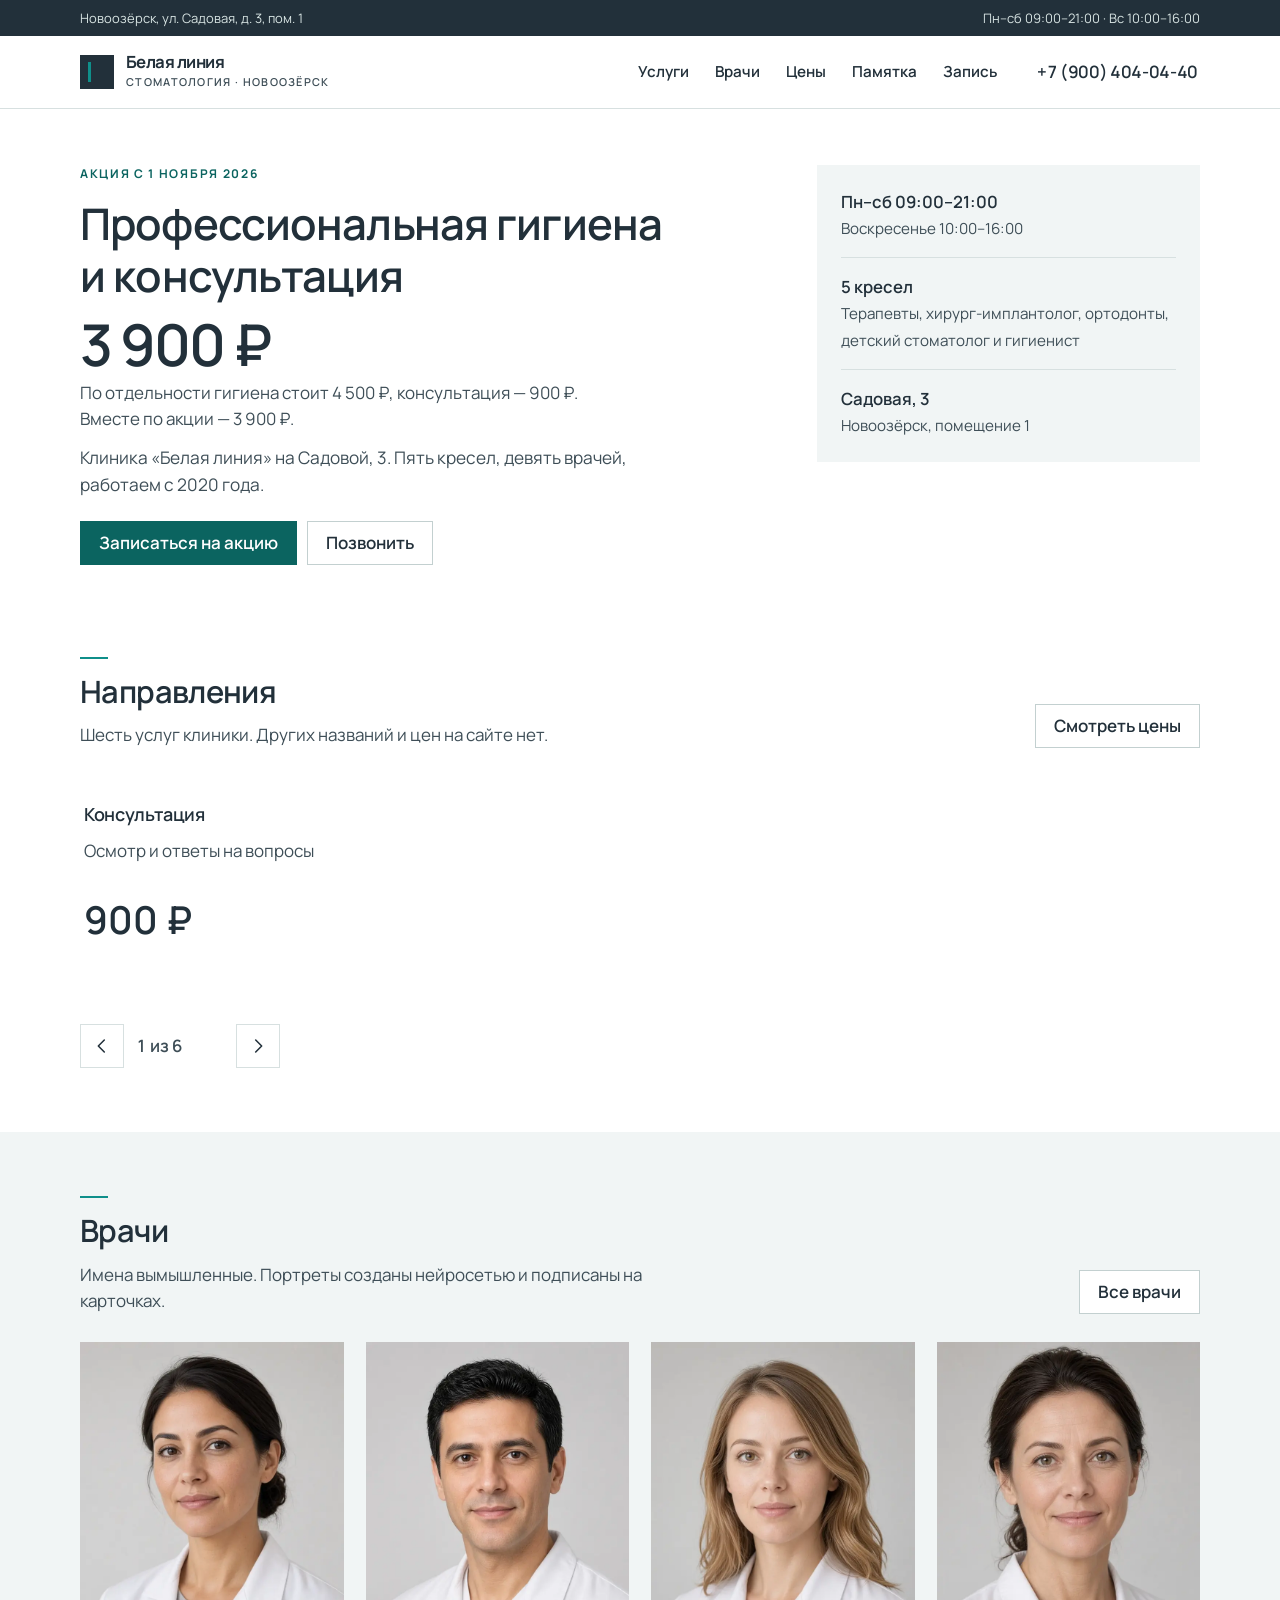
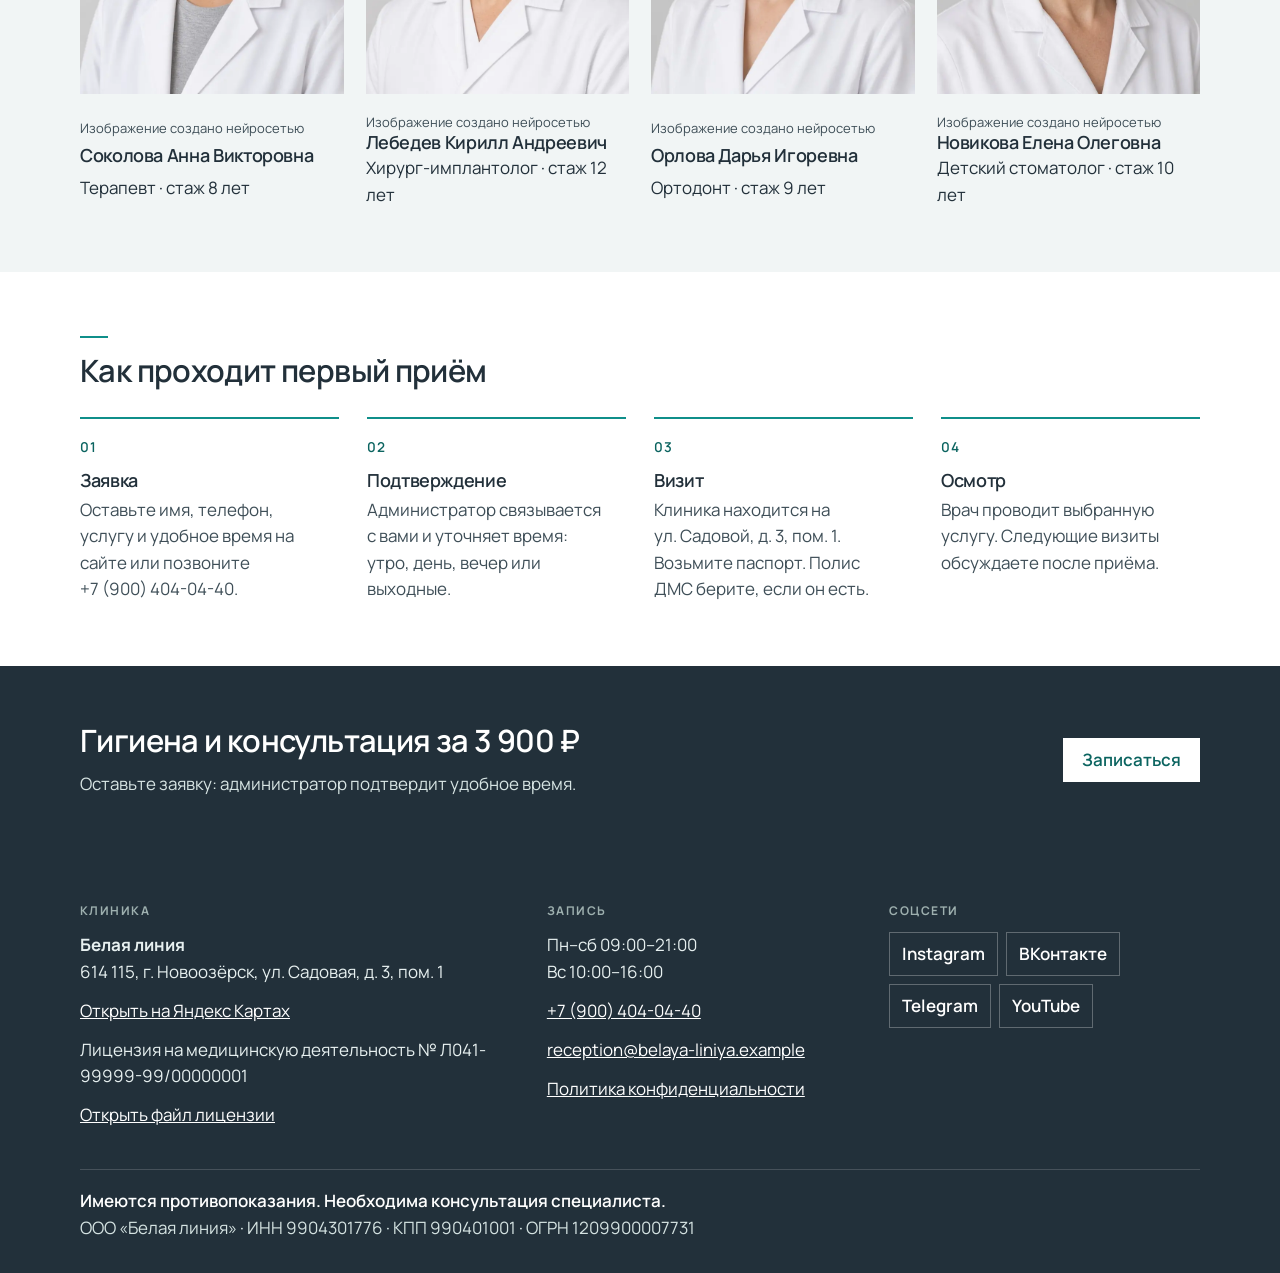
==== commit bce7688b: "Добавить листание услуг стрелками с плавной сменой карточки." ====
--- a/index.html
+++ b/index.html
@@ -105,31 +105,40 @@
           </div>
           <a class="btn btn--ghost" href="prices.html">Смотреть цены</a>
         </div>
-        <div class="cards"><a class="direction-card" href="services.html#consult" data-event="service_view" data-service-name="Консультация">
+        <div class="slider" data-slider aria-roledescription="карусель" aria-label="Услуги">
+      <div class="slider__viewport">
+        <div class="slider__track"><div class="slider__slide"><a class="direction-card" href="services.html#consult" data-event="service_view" data-service-name="Консультация">
               <h3>Консультация</h3>
               <p>Осмотр и ответы на вопросы</p>
               <span>900 ₽</span>
-            </a><a class="direction-card" href="services.html#hygiene" data-event="service_view" data-service-name="Профессиональная гигиена">
+            </a></div><div class="slider__slide"><a class="direction-card" href="services.html#hygiene" data-event="service_view" data-service-name="Профессиональная гигиена">
               <h3>Профессиональная гигиена</h3>
               <p>По акции с консультацией — 3 900 ₽</p>
               <span>4 500 ₽</span>
-            </a><a class="direction-card" href="services.html#treatment" data-event="service_view" data-service-name="Лечение кариеса">
+            </a></div><div class="slider__slide"><a class="direction-card" href="services.html#treatment" data-event="service_view" data-service-name="Лечение кариеса">
               <h3>Лечение кариеса</h3>
               <p>Приём терапевта</p>
               <span>от 5 200 ₽</span>
-            </a><a class="direction-card" href="services.html#implant" data-event="service_view" data-service-name="Имплантация под ключ">
+            </a></div><div class="slider__slide"><a class="direction-card" href="services.html#implant" data-event="service_view" data-service-name="Имплантация под ключ">
               <h3>Имплантация под ключ</h3>
               <p>Ведёт хирург-имплантолог</p>
               <span>от 48 000 ₽</span>
-            </a><a class="direction-card" href="services.html#braces" data-event="service_view" data-service-name="Брекеты">
+            </a></div><div class="slider__slide"><a class="direction-card" href="services.html#braces" data-event="service_view" data-service-name="Брекеты">
               <h3>Брекеты</h3>
               <p>Лечение у ортодонта</p>
               <span>от 65 000 ₽</span>
-            </a><a class="direction-card" href="services.html#kids" data-event="service_view" data-service-name="Детский приём">
+            </a></div><div class="slider__slide"><a class="direction-card" href="services.html#kids" data-event="service_view" data-service-name="Детский приём">
               <h3>Детский приём</h3>
               <p>Для детей 3–14 лет</p>
               <span>1 200 ₽</span>
-            </a></div>
+            </a></div></div>
+      </div>
+      <div class="slider__nav">
+        <button class="slider__arrow" type="button" data-slider-prev aria-label="Предыдущая услуга"><svg viewBox="0 0 24 24" width="22" height="22" aria-hidden="true"><path d="M14.5 5.5 8 12l6.5 6.5" fill="none" stroke="currentColor" stroke-width="1.7" stroke-linecap="round" stroke-linejoin="round"/></svg></button>
+        <p class="slider__count" data-slider-count aria-live="polite">1 из 6</p>
+        <button class="slider__arrow" type="button" data-slider-next aria-label="Следующая услуга"><svg viewBox="0 0 24 24" width="22" height="22" aria-hidden="true"><path d="M9.5 5.5 16 12l-6.5 6.5" fill="none" stroke="currentColor" stroke-width="1.7" stroke-linecap="round" stroke-linejoin="round"/></svg></button>
+      </div>
+    </div>
       </div>
     </section>
     <section class="section band">
--- a/css/styles.css
+++ b/css/styles.css
@@ -455,6 +455,94 @@
   margin-bottom: 14px;
 }
 
+.slider {
+  margin-top: 28px;
+}
+
+.slider__viewport {
+  overflow: hidden;
+}
+
+.slider__track {
+  display: flex;
+  transition: transform 0.55s cubic-bezier(0.22, 0.8, 0.24, 1);
+}
+
+.slider__track.is-instant {
+  transition: none;
+}
+
+.slider__slide {
+  flex: 0 0 auto;
+  min-width: 0;
+}
+
+.slider .direction-card {
+  display: flex;
+  flex-direction: column;
+  align-items: flex-start;
+  gap: 10px;
+  min-height: 240px;
+  padding: 28px 4px 12px;
+  border: 0;
+}
+
+.slider .direction-card p {
+  max-width: 36rem;
+  margin: 0;
+}
+
+.slider .direction-card span {
+  grid-column: auto;
+  grid-row: auto;
+  margin-top: 16px;
+  font-size: clamp(1.8rem, 3vw, 2.4rem);
+  font-weight: 600;
+  white-space: nowrap;
+}
+
+.slider .service-card {
+  min-height: 280px;
+  padding: 8px 0 12px;
+  border-bottom: 0;
+}
+
+.slider__nav {
+  display: flex;
+  align-items: center;
+  gap: 12px;
+  margin-top: 8px;
+}
+
+.slider__arrow {
+  width: 44px;
+  height: 44px;
+  min-width: 44px;
+  min-height: 44px;
+  display: inline-flex;
+  align-items: center;
+  justify-content: center;
+  padding: 0;
+  border: 1px solid var(--line);
+  background: var(--white);
+  color: var(--ink);
+  cursor: pointer;
+}
+
+.slider__arrow:hover,
+.slider__arrow:focus-visible {
+  border-color: var(--brand-dark);
+  color: var(--brand-dark);
+}
+
+.slider__count {
+  margin: 0;
+  min-width: 5.5rem;
+  color: var(--muted);
+  font-weight: 600;
+  font-variant-numeric: tabular-nums;
+}
+
 .cards,
 .doctor-grid {
   display: grid;
@@ -1086,4 +1174,8 @@
   html {
     scroll-behavior: auto;
   }
-}
+
+  .slider__track {
+    transition: none;
+  }
+}
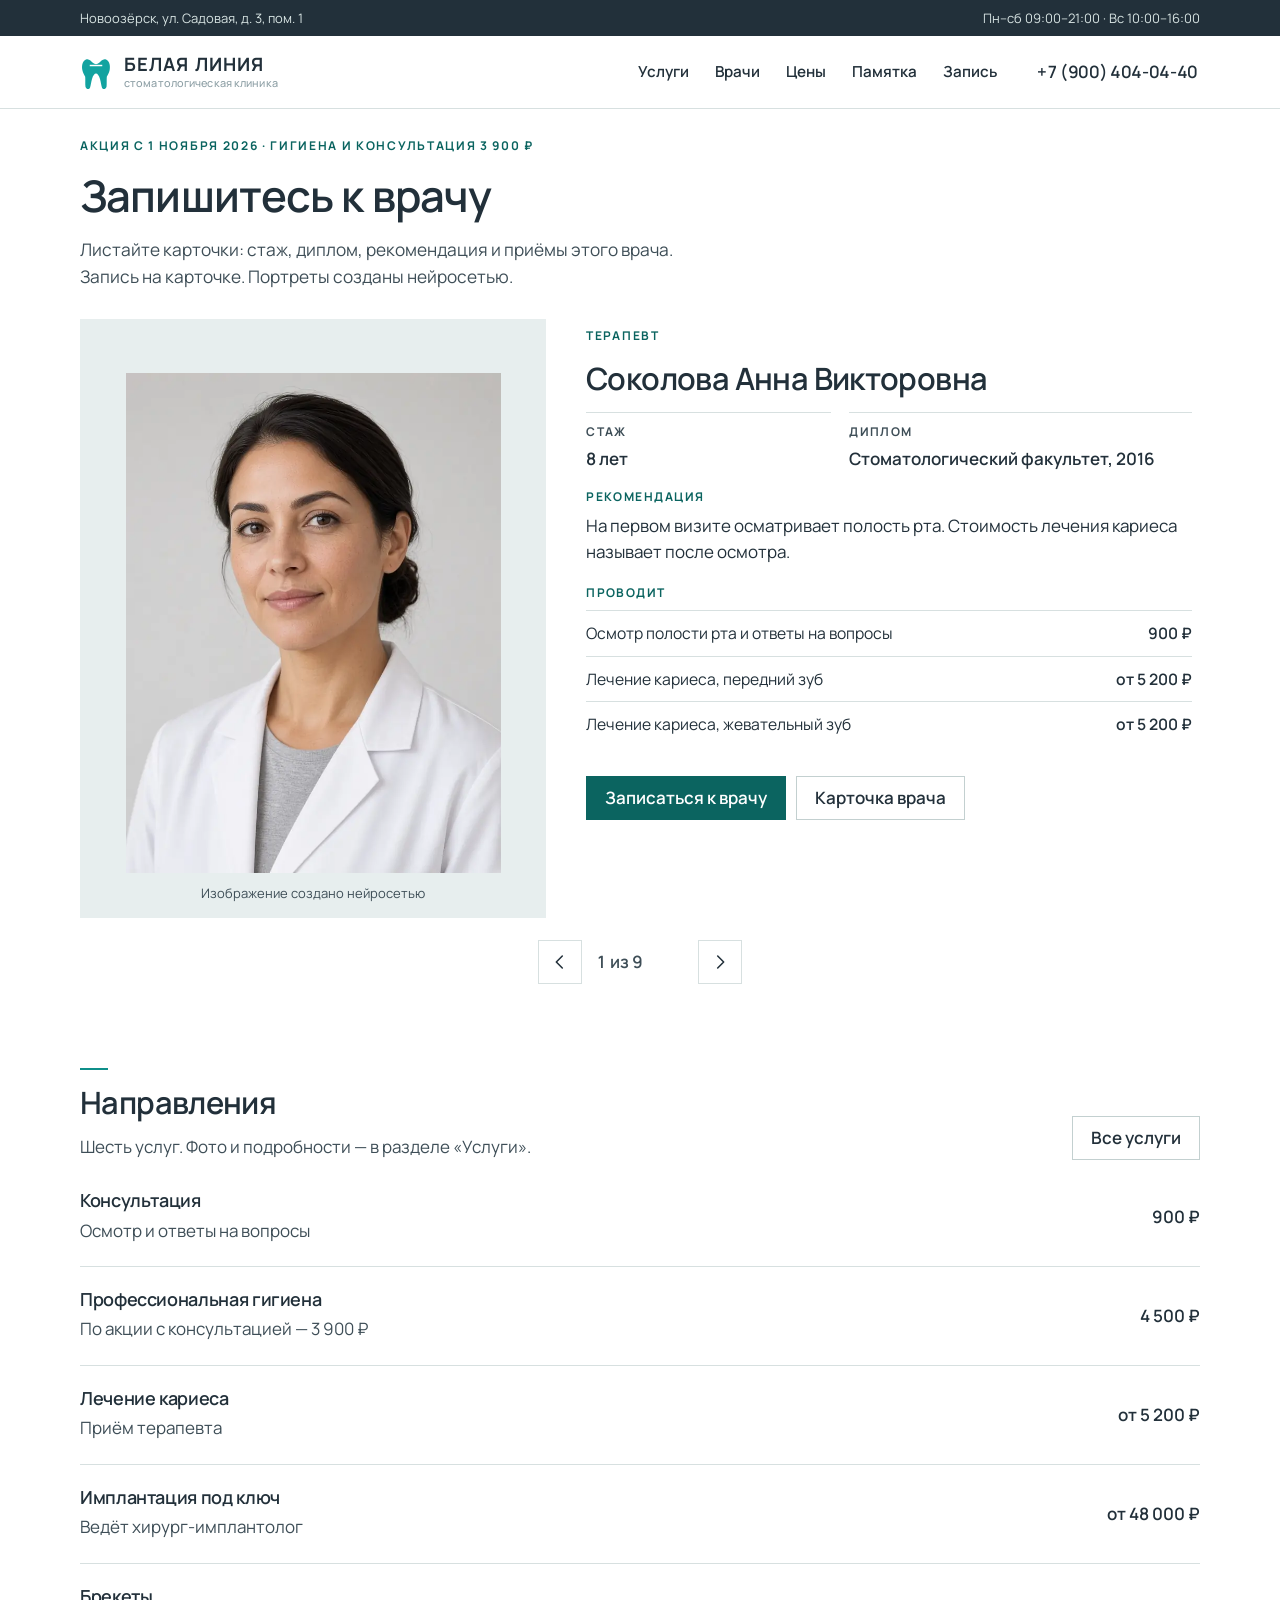
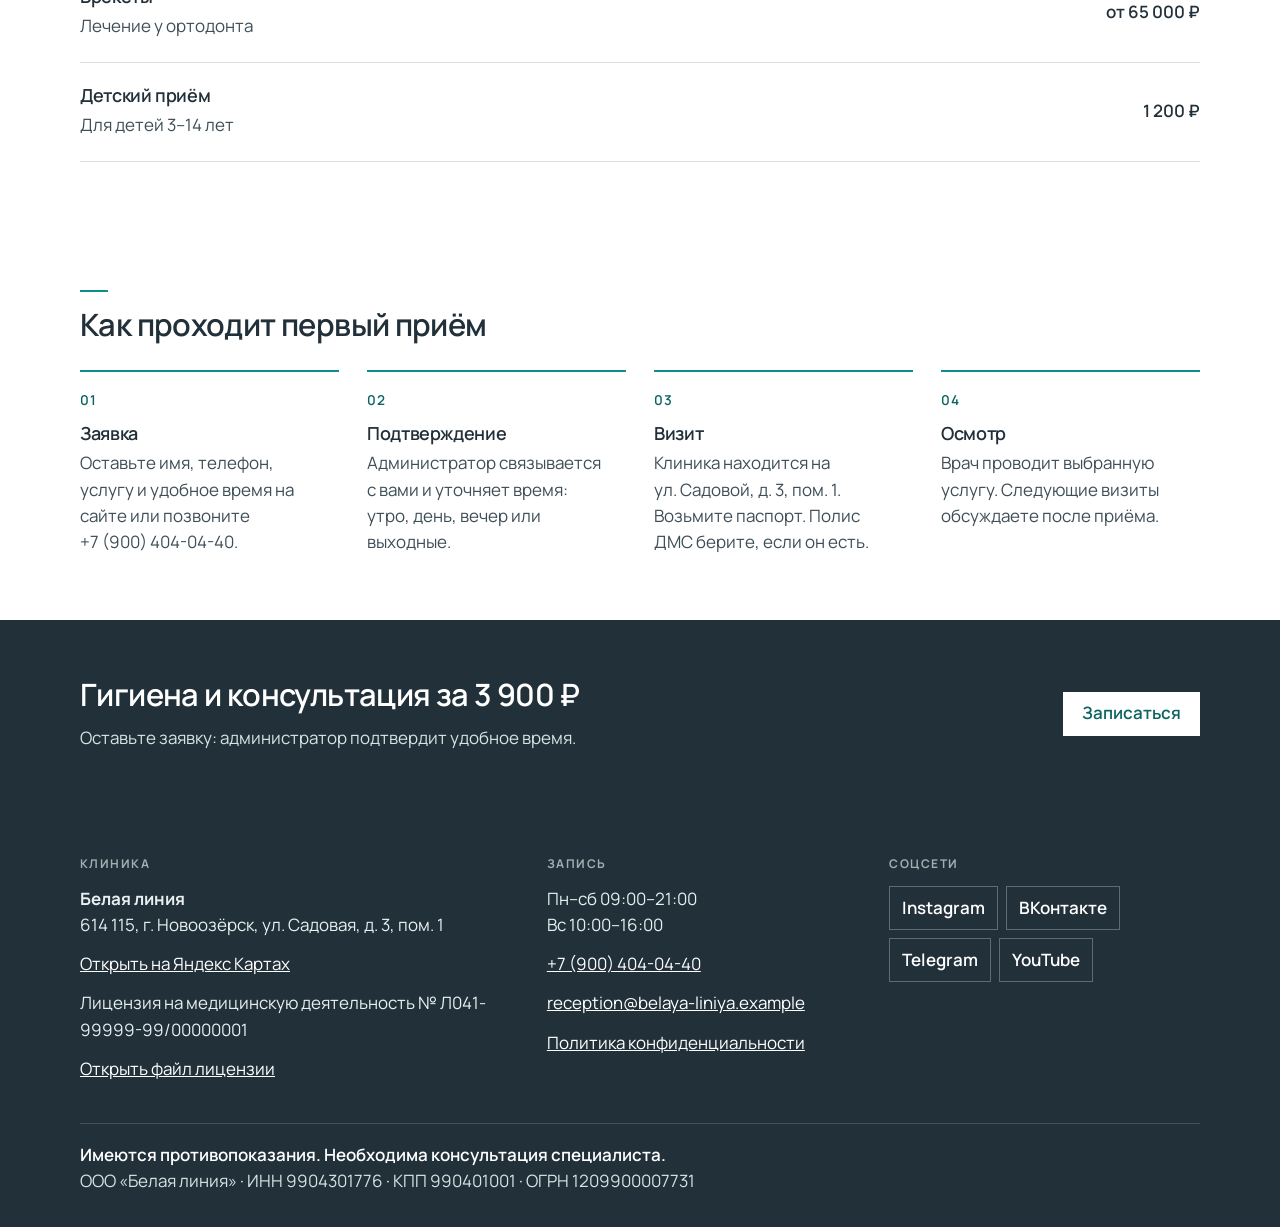
==== commit 4e4d9014: "Показать врачей слайдером с записью и услуги фотокарточками. Слайдеры зациклены, логотип собран вект" ====
--- a/index.html
+++ b/index.html
@@ -58,10 +58,13 @@
       </div>
       <header class="header">
         <a class="logo" href="index.html">
-          <span class="logo__mark" aria-hidden="true"></span>
+          <svg class="logo__tooth" viewBox="0 0 48 60" aria-hidden="true">
+            <path fill="#12A3A0" d="M10 11C5 12 2 19 3.5 27 4.5 32 6.7 35 7.8 37.2 8.2 42 7.6 48 8.2 52 9.4 56.2 13.8 56.4 15 53.6 16 50.5 16.8 45 18 40.5 19.6 35.4 21.8 32.4 24 32.4 26.2 32.4 28.4 35.4 30 40.5 31.2 45 32 50.5 33 53.6 34.2 56.4 38.6 56.2 39.8 52 40.4 48 39.8 42 40.2 37.2 41.3 35 43.5 32 44.5 27 46 19 43 12 38 11 34 10.2 31 14.2 28.8 16.2 27.2 17.6 25.6 18.2 24 18.2 22.4 18.2 20.8 17.6 19.2 16.2 17 14.2 14 10.2 10 11z"/>
+            <rect fill="#fff" x="14.6" y="19.2" width="18.8" height="2.15"/>
+          </svg>
           <span>
             <span class="logo__name">Белая линия</span>
-            <span class="logo__sub">стоматология · Новоозёрск</span>
+            <span class="logo__sub">стоматологическая клиника</span>
           </span>
         </a>
         <input class="nav-check" id="nav-toggle" type="checkbox">
@@ -75,24 +78,203 @@
     </div>
   <main id="content">
     
-    <section class="hero">
-      <div class="wrap hero__grid">
-        <div>
-          <p class="kicker">Акция с 1 ноября 2026</p>
-          <h1>Профессиональная гигиена и консультация</h1>
-          <p class="price-xl">3&nbsp;900&nbsp;₽</p>
-          <p class="price-note">По отдельности гигиена стоит 4&nbsp;500&nbsp;₽, консультация — 900&nbsp;₽. Вместе по акции — 3&nbsp;900&nbsp;₽.</p>
-          <p class="lead">Клиника «Белая линия» на Садовой, 3. Пять кресел, девять врачей, работаем с 2020 года.</p>
-          <div class="actions">
-            <a class="btn" href="contacts.html?service=hygiene" data-event="cta_click" data-button-name="hero_promo" data-page-section="hero">Записаться на акцию</a>
-            <a class="btn btn--ghost" href="tel:+79004040440" data-event="contact_click" data-contact-type="phone">Позвонить</a>
-          </div>
-        </div>
-        <ul class="fact-list">
-          <li><strong>Пн–сб 09:00–21:00</strong><span>Воскресенье 10:00–16:00</span></li>
-          <li><strong>5 кресел</strong><span>Терапевты, хирург-имплантолог, ортодонты, детский стоматолог и гигиенист</span></li>
-          <li><strong>Садовая, 3</strong><span>Новоозёрск, помещение 1</span></li>
-        </ul>
+    <section class="hero hero--doctors">
+      <div class="wrap">
+        <div class="hero-intro">
+          <p class="kicker">Акция с 1 ноября 2026 · гигиена и консультация 3&nbsp;900&nbsp;₽</p>
+          <h1>Запишитесь к врачу</h1>
+          <p class="lead">Листайте карточки: стаж, диплом, рекомендация и приёмы этого врача. Запись на карточке. Портреты созданы нейросетью.</p>
+        </div>
+        <div class="stage" data-stage tabindex="0" aria-roledescription="карусель" aria-label="Врачи">
+      <div class="stage__viewport">
+        <div class="stage__track"><article class="stage__slide" id="doc-sokolova" data-specialty="терапевт">
+              <figure class="stage__photo">
+                <img src="img/doctors/sokolova.webp" width="720" height="960" alt="Соколова Анна Викторовна, Терапевт. Изображение создано нейросетью." loading="lazy">
+                <figcaption>Изображение создано нейросетью</figcaption>
+              </figure>
+              <div class="stage__card">
+                <p class="kicker">Терапевт</p>
+                <h3>Соколова Анна Викторовна</h3>
+                <dl class="stage__facts">
+                  <div><dt>Стаж</dt><dd>8 лет</dd></div>
+                  <div><dt>Диплом</dt><dd>Стоматологический факультет, 2016</dd></div>
+                </dl>
+                <p class="stage__advice"><span>Рекомендация</span>На первом визите осматривает полость рта. Стоимость лечения кариеса называет после осмотра.</p>
+                <h4>Проводит</h4>
+                <ul class="ops"><li><span>Осмотр полости рта и ответы на вопросы</span><span>900 ₽</span></li><li><span>Лечение кариеса, передний зуб</span><span>от 5 200 ₽</span></li><li><span>Лечение кариеса, жевательный зуб</span><span>от 5 200 ₽</span></li></ul>
+                <div class="actions">
+                  <a class="btn" href="contacts.html?service=consult" data-event="cta_click" data-button-name="doctor_sokolova" data-page-section="doctors">Записаться к врачу</a>
+                  <a class="btn btn--ghost" href="doctors.html#doc-sokolova" data-event="doctor_view" data-doctor-id="sokolova" data-specialty="терапевт">Карточка врача</a>
+                </div>
+              </div>
+            </article><article class="stage__slide" id="doc-morozov" data-specialty="терапевт">
+              <figure class="stage__photo">
+                <img src="img/doctors/morozov.webp" width="720" height="960" alt="Морозов Илья Петрович, Терапевт. Изображение создано нейросетью." loading="lazy">
+                <figcaption>Изображение создано нейросетью</figcaption>
+              </figure>
+              <div class="stage__card">
+                <p class="kicker">Терапевт</p>
+                <h3>Морозов Илья Петрович</h3>
+                <dl class="stage__facts">
+                  <div><dt>Стаж</dt><dd>11 лет</dd></div>
+                  <div><dt>Диплом</dt><dd>Стоматологический факультет, 2013</dd></div>
+                </dl>
+                <p class="stage__advice"><span>Рекомендация</span>Ведёт приём терапевта и повторные обращения. Точную сумму лечения называет после осмотра.</p>
+                <h4>Проводит</h4>
+                <ul class="ops"><li><span>Приём врача-терапевта</span><span>900 ₽</span></li><li><span>Лечение одного зуба</span><span>от 5 200 ₽</span></li><li><span>Повторное обращение по кариесу</span><span>от 5 200 ₽</span></li></ul>
+                <div class="actions">
+                  <a class="btn" href="contacts.html?service=consult" data-event="cta_click" data-button-name="doctor_morozov" data-page-section="doctors">Записаться к врачу</a>
+                  <a class="btn btn--ghost" href="doctors.html#doc-morozov" data-event="doctor_view" data-doctor-id="morozov" data-specialty="терапевт">Карточка врача</a>
+                </div>
+              </div>
+            </article><article class="stage__slide" id="doc-kuznetsova" data-specialty="терапевт">
+              <figure class="stage__photo">
+                <img src="img/doctors/kuznetsova.webp" width="720" height="960" alt="Кузнецова Мария Сергеевна, Терапевт. Изображение создано нейросетью." loading="lazy">
+                <figcaption>Изображение создано нейросетью</figcaption>
+              </figure>
+              <div class="stage__card">
+                <p class="kicker">Терапевт</p>
+                <h3>Кузнецова Мария Сергеевна</h3>
+                <dl class="stage__facts">
+                  <div><dt>Стаж</dt><dd>6 лет</dd></div>
+                  <div><dt>Диплом</dt><dd>Стоматологический факультет, 2018</dd></div>
+                </dl>
+                <p class="stage__advice"><span>Рекомендация</span>Отдельный визит перед лечением кариеса — это осмотр. Дальше обсуждают уже сам зуб.</p>
+                <h4>Проводит</h4>
+                <ul class="ops"><li><span>Отдельный визит перед лечением кариеса</span><span>900 ₽</span></li><li><span>Лечение кариеса, передний зуб</span><span>от 5 200 ₽</span></li><li><span>Повторный визит</span><span>900 ₽</span></li></ul>
+                <div class="actions">
+                  <a class="btn" href="contacts.html?service=consult" data-event="cta_click" data-button-name="doctor_kuznetsova" data-page-section="doctors">Записаться к врачу</a>
+                  <a class="btn btn--ghost" href="doctors.html#doc-kuznetsova" data-event="doctor_view" data-doctor-id="kuznetsova" data-specialty="терапевт">Карточка врача</a>
+                </div>
+              </div>
+            </article><article class="stage__slide" id="doc-volkov" data-specialty="терапевт">
+              <figure class="stage__photo">
+                <img src="img/doctors/volkov.webp" width="720" height="960" alt="Волков Артём Николаевич, Терапевт. Изображение создано нейросетью." loading="lazy">
+                <figcaption>Изображение создано нейросетью</figcaption>
+              </figure>
+              <div class="stage__card">
+                <p class="kicker">Терапевт</p>
+                <h3>Волков Артём Николаевич</h3>
+                <dl class="stage__facts">
+                  <div><dt>Стаж</dt><dd>14 лет</dd></div>
+                  <div><dt>Диплом</dt><dd>Стоматологический факультет, 2010</dd></div>
+                </dl>
+                <p class="stage__advice"><span>Рекомендация</span>Начинает с осмотра и ответов на вопросы. Лечение кариеса назначает только после этого.</p>
+                <h4>Проводит</h4>
+                <ul class="ops"><li><span>Осмотр и ответы на вопросы</span><span>900 ₽</span></li><li><span>Лечение кариеса, жевательный зуб</span><span>от 5 200 ₽</span></li><li><span>Повторное обращение по кариесу</span><span>от 5 200 ₽</span></li></ul>
+                <div class="actions">
+                  <a class="btn" href="contacts.html?service=consult" data-event="cta_click" data-button-name="doctor_volkov" data-page-section="doctors">Записаться к врачу</a>
+                  <a class="btn btn--ghost" href="doctors.html#doc-volkov" data-event="doctor_view" data-doctor-id="volkov" data-specialty="терапевт">Карточка врача</a>
+                </div>
+              </div>
+            </article><article class="stage__slide" id="doc-lebedev" data-specialty="хирург-имплантолог">
+              <figure class="stage__photo">
+                <img src="img/doctors/lebedev.webp" width="720" height="960" alt="Лебедев Кирилл Андреевич, Хирург-имплантолог. Изображение создано нейросетью." loading="lazy">
+                <figcaption>Изображение создано нейросетью</figcaption>
+              </figure>
+              <div class="stage__card">
+                <p class="kicker">Хирург-имплантолог</p>
+                <h3>Лебедев Кирилл Андреевич</h3>
+                <dl class="stage__facts">
+                  <div><dt>Стаж</dt><dd>12 лет</dd></div>
+                  <div><dt>Диплом</dt><dd>Стоматологический факультет, 2012</dd></div>
+                </dl>
+                <p class="stage__advice"><span>Рекомендация</span>Сначала консультация. Число визитов по имплантации называет после неё.</p>
+                <h4>Проводит</h4>
+                <ul class="ops"><li><span>Консультация до имплантации</span><span>900 ₽</span></li><li><span>Имплантация под ключ</span><span>от 48 000 ₽</span></li><li><span>Хирургический этап</span><span>входит в стоимость от 48 000 ₽</span></li><li><span>Ортопедический этап</span><span>входит в стоимость от 48 000 ₽</span></li><li><span>Наблюдение после имплантации</span><span>входит в стоимость от 48 000 ₽</span></li></ul>
+                <div class="actions">
+                  <a class="btn" href="contacts.html?service=implant" data-event="cta_click" data-button-name="doctor_lebedev" data-page-section="doctors">Записаться к врачу</a>
+                  <a class="btn btn--ghost" href="doctors.html#doc-lebedev" data-event="doctor_view" data-doctor-id="lebedev" data-specialty="хирург-имплантолог">Карточка врача</a>
+                </div>
+              </div>
+            </article><article class="stage__slide" id="doc-orlova" data-specialty="ортодонт">
+              <figure class="stage__photo">
+                <img src="img/doctors/orlova.webp" width="720" height="960" alt="Орлова Дарья Игоревна, Ортодонт. Изображение создано нейросетью." loading="lazy">
+                <figcaption>Изображение создано нейросетью</figcaption>
+              </figure>
+              <div class="stage__card">
+                <p class="kicker">Ортодонт</p>
+                <h3>Орлова Дарья Игоревна</h3>
+                <dl class="stage__facts">
+                  <div><dt>Стаж</dt><dd>9 лет</dd></div>
+                  <div><dt>Диплом</dt><dd>Стоматологический факультет, 2015</dd></div>
+                </dl>
+                <p class="stage__advice"><span>Рекомендация</span>Срок наблюдения на брекетах называет на консультации. Повторные визиты входят в услугу.</p>
+                <h4>Проводит</h4>
+                <ul class="ops"><li><span>Приём ортодонта</span><span>900 ₽</span></li><li><span>Брекеты</span><span>от 65 000 ₽</span></li><li><span>Наблюдение ортодонта</span><span>входит в стоимость от 65 000 ₽</span></li><li><span>Повторные визиты</span><span>входит в стоимость от 65 000 ₽</span></li></ul>
+                <div class="actions">
+                  <a class="btn" href="contacts.html?service=braces" data-event="cta_click" data-button-name="doctor_orlova" data-page-section="doctors">Записаться к врачу</a>
+                  <a class="btn btn--ghost" href="doctors.html#doc-orlova" data-event="doctor_view" data-doctor-id="orlova" data-specialty="ортодонт">Карточка врача</a>
+                </div>
+              </div>
+            </article><article class="stage__slide" id="doc-belov" data-specialty="ортодонт">
+              <figure class="stage__photo">
+                <img src="img/doctors/belov.webp" width="720" height="960" alt="Белов Павел Дмитриевич, Ортодонт. Изображение создано нейросетью." loading="lazy">
+                <figcaption>Изображение создано нейросетью</figcaption>
+              </figure>
+              <div class="stage__card">
+                <p class="kicker">Ортодонт</p>
+                <h3>Белов Павел Дмитриевич</h3>
+                <dl class="stage__facts">
+                  <div><dt>Стаж</dt><dd>7 лет</dd></div>
+                  <div><dt>Диплом</dt><dd>Стоматологический факультет, 2017</dd></div>
+                </dl>
+                <p class="stage__advice"><span>Рекомендация</span>Перед брекетами проводит отдельный визит. Срок наблюдения называет на консультации.</p>
+                <h4>Проводит</h4>
+                <ul class="ops"><li><span>Отдельный визит перед брекетами</span><span>900 ₽</span></li><li><span>Запись к ортодонту</span><span>от 65 000 ₽</span></li><li><span>Наблюдение ортодонта</span><span>входит в стоимость от 65 000 ₽</span></li></ul>
+                <div class="actions">
+                  <a class="btn" href="contacts.html?service=braces" data-event="cta_click" data-button-name="doctor_belov" data-page-section="doctors">Записаться к врачу</a>
+                  <a class="btn btn--ghost" href="doctors.html#doc-belov" data-event="doctor_view" data-doctor-id="belov" data-specialty="ортодонт">Карточка врача</a>
+                </div>
+              </div>
+            </article><article class="stage__slide" id="doc-novikova" data-specialty="детский стоматолог">
+              <figure class="stage__photo">
+                <img src="img/doctors/novikova.webp" width="720" height="960" alt="Новикова Елена Олеговна, Детский стоматолог. Изображение создано нейросетью." loading="lazy">
+                <figcaption>Изображение создано нейросетью</figcaption>
+              </figure>
+              <div class="stage__card">
+                <p class="kicker">Детский стоматолог</p>
+                <h3>Новикова Елена Олеговна</h3>
+                <dl class="stage__facts">
+                  <div><dt>Стаж</dt><dd>10 лет</dd></div>
+                  <div><dt>Диплом</dt><dd>Стоматологический факультет, 2014</dd></div>
+                </dl>
+                <p class="stage__advice"><span>Рекомендация</span>Принимает детей 3–14 лет. Родитель остаётся рядом, после осмотра врач объясняет, что увидел.</p>
+                <h4>Проводит</h4>
+                <ul class="ops"><li><span>Осмотр ребёнка 3–14 лет</span><span>1 200 ₽</span></li><li><span>Знакомство ребёнка с клиникой</span><span>1 200 ₽</span></li><li><span>Объяснение родителю после осмотра</span><span>входит в 1 200 ₽</span></li><li><span>Повторный детский приём</span><span>1 200 ₽</span></li></ul>
+                <div class="actions">
+                  <a class="btn" href="contacts.html?service=kids" data-event="cta_click" data-button-name="doctor_novikova" data-page-section="doctors">Записаться к врачу</a>
+                  <a class="btn btn--ghost" href="doctors.html#doc-novikova" data-event="doctor_view" data-doctor-id="novikova" data-specialty="детский стоматолог">Карточка врача</a>
+                </div>
+              </div>
+            </article><article class="stage__slide" id="doc-smirnova" data-specialty="гигиенист">
+              <figure class="stage__photo">
+                <img src="img/doctors/smirnova.webp" width="720" height="960" alt="Смирнова Ольга Андреевна, Гигиенист. Изображение создано нейросетью." loading="lazy">
+                <figcaption>Изображение создано нейросетью</figcaption>
+              </figure>
+              <div class="stage__card">
+                <p class="kicker">Гигиенист</p>
+                <h3>Смирнова Ольга Андреевна</h3>
+                <dl class="stage__facts">
+                  <div><dt>Стаж</dt><dd>5 лет</dd></div>
+                  <div><dt>Диплом</dt><dd>Стоматологический факультет, 2019</dd></div>
+                </dl>
+                <p class="stage__advice"><span>Рекомендация</span>Профессиональная гигиена занимает около 40 минут. С 1 ноября 2026 вместе с консультацией — 3 900 ₽.</p>
+                <h4>Проводит</h4>
+                <ul class="ops"><li><span>Профессиональная гигиена, около 40 минут</span><span>4 500 ₽</span></li><li><span>Гигиена и консультация с 1 ноября 2026</span><span>3 900 ₽</span></li><li><span>Повторная запись на гигиену</span><span>4 500 ₽</span></li></ul>
+                <div class="actions">
+                  <a class="btn" href="contacts.html?service=hygiene" data-event="cta_click" data-button-name="doctor_smirnova" data-page-section="doctors">Записаться к врачу</a>
+                  <a class="btn btn--ghost" href="doctors.html#doc-smirnova" data-event="doctor_view" data-doctor-id="smirnova" data-specialty="гигиенист">Карточка врача</a>
+                </div>
+              </div>
+            </article></div>
+      </div>
+      <div class="stage__nav">
+        <button class="slider__arrow" type="button" data-stage-prev aria-label="Предыдущий врач"><svg viewBox="0 0 24 24" width="22" height="22" aria-hidden="true"><path d="M14.5 5.5 8 12l6.5 6.5" fill="none" stroke="currentColor" stroke-width="1.7" stroke-linecap="round" stroke-linejoin="round"/></svg></button>
+        <p class="slider__count" data-stage-count aria-live="polite">1 из 9</p>
+        <button class="slider__arrow" type="button" data-stage-next aria-label="Следующий врач"><svg viewBox="0 0 24 24" width="22" height="22" aria-hidden="true"><path d="M9.5 5.5 16 12l-6.5 6.5" fill="none" stroke="currentColor" stroke-width="1.7" stroke-linecap="round" stroke-linejoin="round"/></svg></button>
+      </div>
+    </div>
       </div>
     </section>
     <section class="section">
@@ -101,80 +283,34 @@
           <div>
             <div class="rule" aria-hidden="true"></div>
             <h2>Направления</h2>
-            <p>Шесть услуг клиники. Других названий и цен на сайте нет.</p>
+            <p>Шесть услуг. Фото и подробности — в разделе «Услуги».</p>
           </div>
-          <a class="btn btn--ghost" href="prices.html">Смотреть цены</a>
-        </div>
-        <div class="slider" data-slider aria-roledescription="карусель" aria-label="Услуги">
-      <div class="slider__viewport">
-        <div class="slider__track"><div class="slider__slide"><a class="direction-card" href="services.html#consult" data-event="service_view" data-service-name="Консультация">
+          <a class="btn btn--ghost" href="services.html">Все услуги</a>
+        </div>
+        <div class="direction-list"><a class="direction-card" href="services.html#consult" data-event="service_view" data-service-name="Консультация">
               <h3>Консультация</h3>
               <p>Осмотр и ответы на вопросы</p>
               <span>900 ₽</span>
-            </a></div><div class="slider__slide"><a class="direction-card" href="services.html#hygiene" data-event="service_view" data-service-name="Профессиональная гигиена">
+            </a><a class="direction-card" href="services.html#hygiene" data-event="service_view" data-service-name="Профессиональная гигиена">
               <h3>Профессиональная гигиена</h3>
               <p>По акции с консультацией — 3 900 ₽</p>
               <span>4 500 ₽</span>
-            </a></div><div class="slider__slide"><a class="direction-card" href="services.html#treatment" data-event="service_view" data-service-name="Лечение кариеса">
+            </a><a class="direction-card" href="services.html#treatment" data-event="service_view" data-service-name="Лечение кариеса">
               <h3>Лечение кариеса</h3>
               <p>Приём терапевта</p>
               <span>от 5 200 ₽</span>
-            </a></div><div class="slider__slide"><a class="direction-card" href="services.html#implant" data-event="service_view" data-service-name="Имплантация под ключ">
+            </a><a class="direction-card" href="services.html#implant" data-event="service_view" data-service-name="Имплантация под ключ">
               <h3>Имплантация под ключ</h3>
               <p>Ведёт хирург-имплантолог</p>
               <span>от 48 000 ₽</span>
-            </a></div><div class="slider__slide"><a class="direction-card" href="services.html#braces" data-event="service_view" data-service-name="Брекеты">
+            </a><a class="direction-card" href="services.html#braces" data-event="service_view" data-service-name="Брекеты">
               <h3>Брекеты</h3>
               <p>Лечение у ортодонта</p>
               <span>от 65 000 ₽</span>
-            </a></div><div class="slider__slide"><a class="direction-card" href="services.html#kids" data-event="service_view" data-service-name="Детский приём">
+            </a><a class="direction-card" href="services.html#kids" data-event="service_view" data-service-name="Детский приём">
               <h3>Детский приём</h3>
               <p>Для детей 3–14 лет</p>
               <span>1 200 ₽</span>
-            </a></div></div>
-      </div>
-      <div class="slider__nav">
-        <button class="slider__arrow" type="button" data-slider-prev aria-label="Предыдущая услуга"><svg viewBox="0 0 24 24" width="22" height="22" aria-hidden="true"><path d="M14.5 5.5 8 12l6.5 6.5" fill="none" stroke="currentColor" stroke-width="1.7" stroke-linecap="round" stroke-linejoin="round"/></svg></button>
-        <p class="slider__count" data-slider-count aria-live="polite">1 из 6</p>
-        <button class="slider__arrow" type="button" data-slider-next aria-label="Следующая услуга"><svg viewBox="0 0 24 24" width="22" height="22" aria-hidden="true"><path d="M9.5 5.5 16 12l-6.5 6.5" fill="none" stroke="currentColor" stroke-width="1.7" stroke-linecap="round" stroke-linejoin="round"/></svg></button>
-      </div>
-    </div>
-      </div>
-    </section>
-    <section class="section band">
-      <div class="wrap">
-        <div class="section__head">
-          <div>
-            <div class="rule" aria-hidden="true"></div>
-            <h2>Врачи</h2>
-            <p>Имена вымышленные. Портреты созданы нейросетью и подписаны на карточках.</p>
-          </div>
-          <a class="btn btn--ghost" href="doctors.html">Все врачи</a>
-        </div>
-        <div class="doctor-grid"><a class="doctor-link" href="doctors.html#doc-sokolova" data-event="doctor_view" data-doctor-id="sokolova" data-specialty="терапевт">
-              
-      <img src="img/doctors/sokolova.webp" width="720" height="960" alt="Соколова Анна Викторовна, Терапевт. Изображение создано нейросетью." loading="lazy">
-      <p class="ai-note">Изображение создано нейросетью</p>
-              <h3>Соколова Анна Викторовна</h3>
-              <p>Терапевт · стаж 8 лет</p>
-            </a><a class="doctor-link" href="doctors.html#doc-lebedev" data-event="doctor_view" data-doctor-id="lebedev" data-specialty="хирург-имплантолог">
-              
-      <img src="img/doctors/lebedev.webp" width="720" height="960" alt="Лебедев Кирилл Андреевич, Хирург-имплантолог. Изображение создано нейросетью." loading="lazy">
-      <p class="ai-note">Изображение создано нейросетью</p>
-              <h3>Лебедев Кирилл Андреевич</h3>
-              <p>Хирург-имплантолог · стаж 12 лет</p>
-            </a><a class="doctor-link" href="doctors.html#doc-orlova" data-event="doctor_view" data-doctor-id="orlova" data-specialty="ортодонт">
-              
-      <img src="img/doctors/orlova.webp" width="720" height="960" alt="Орлова Дарья Игоревна, Ортодонт. Изображение создано нейросетью." loading="lazy">
-      <p class="ai-note">Изображение создано нейросетью</p>
-              <h3>Орлова Дарья Игоревна</h3>
-              <p>Ортодонт · стаж 9 лет</p>
-            </a><a class="doctor-link" href="doctors.html#doc-novikova" data-event="doctor_view" data-doctor-id="novikova" data-specialty="детский стоматолог">
-              
-      <img src="img/doctors/novikova.webp" width="720" height="960" alt="Новикова Елена Олеговна, Детский стоматолог. Изображение создано нейросетью." loading="lazy">
-      <p class="ai-note">Изображение создано нейросетью</p>
-              <h3>Новикова Елена Олеговна</h3>
-              <p>Детский стоматолог · стаж 10 лет</p>
             </a></div>
       </div>
     </section>
--- a/css/styles.css
+++ b/css/styles.css
@@ -163,40 +163,32 @@
   margin-right: auto;
 }
 
-.logo__mark {
-  width: 34px;
-  height: 34px;
-  background: var(--ink);
-  position: relative;
-  flex: none;
-}
-
-.logo__mark::after {
-  content: "";
-  position: absolute;
-  left: 8px;
-  top: 7px;
-  bottom: 7px;
-  width: 3px;
-  background: var(--brand);
-}
-
 .logo__name {
   display: block;
+  color: #22303A;
   font-weight: 700;
-  letter-spacing: -0.03em;
-  line-height: 1.05;
-  font-size: 1.05rem;
+  letter-spacing: 0.06em;
+  line-height: 1;
+  font-size: 1.15rem;
+  text-transform: uppercase;
 }
 
 .logo__sub {
   display: block;
-  margin-top: 3px;
-  color: var(--muted);
+  margin-top: 4px;
+  color: #8ea0a6;
   font-size: 0.68rem;
-  font-weight: 600;
-  letter-spacing: 0.12em;
-  text-transform: uppercase;
+  font-weight: 500;
+  letter-spacing: 0.01em;
+  line-height: 1;
+  text-transform: none;
+}
+
+.logo__tooth {
+  display: block;
+  width: 32px;
+  height: 40px;
+  flex: none;
 }
 
 .nav {
@@ -294,7 +286,64 @@
 }
 
 .hero {
-  padding: 56px 0 28px;
+  padding: 28px 0 8px;
+}
+
+.hero--doctors {
+  padding-bottom: 20px;
+}
+
+.hero-intro {
+  max-width: 40rem;
+  margin-bottom: 8px;
+}
+
+.hero-intro h1 {
+  max-width: 12em;
+}
+
+.hero-banner {
+  display: grid;
+  grid-template-columns: minmax(300px, 440px) minmax(0, 1fr);
+  align-items: stretch;
+  min-height: 620px;
+  background: #e7eeee;
+}
+
+.hero-banner__card {
+  align-self: center;
+  margin: 40px 0 40px 36px;
+  padding: 36px 32px 32px;
+  background: var(--white);
+  box-shadow: 0 22px 50px rgba(34, 48, 58, 0.08);
+}
+
+.hero-banner__photo {
+  position: relative;
+  margin: 0;
+  display: flex;
+  flex-direction: column;
+  align-items: center;
+  justify-content: flex-end;
+  min-height: 620px;
+  overflow: hidden;
+  padding-bottom: 16px;
+}
+
+.hero-banner__photo img {
+  width: auto;
+  max-width: 100%;
+  height: 560px;
+  object-fit: contain;
+  object-position: center bottom;
+}
+
+.hero-banner__photo figcaption,
+.stage__photo figcaption {
+  position: static;
+  margin: 10px 16px 0;
+  color: var(--muted);
+  font-size: 0.8125rem;
 }
 
 .hero__grid,
@@ -465,6 +514,7 @@
 
 .slider__track {
   display: flex;
+  align-items: stretch;
   transition: transform 0.55s cubic-bezier(0.22, 0.8, 0.24, 1);
 }
 
@@ -477,41 +527,103 @@
   min-width: 0;
 }
 
-.slider .direction-card {
+.slider__slide > * {
+  height: 100%;
+  box-sizing: border-box;
+  padding: 28px 24px 22px;
+  background: transparent;
+  border: 1px solid #c5d3d3;
+  overflow: hidden;
+  transform: scale(0.72);
+  transition: transform 0.55s cubic-bezier(0.22, 0.8, 0.24, 1), background-color 0.55s ease, border-color 0.55s ease;
+}
+
+.slider__slide > *::before {
+  content: "";
+  display: block;
+  width: 28px;
+  height: 2px;
+  margin-bottom: 16px;
+  background: var(--brand);
+  flex: none;
+}
+
+.slider__slide.is-before > * {
+  transform-origin: right center;
+}
+
+.slider__slide.is-after > * {
+  transform-origin: left center;
+}
+
+.slider__slide.is-active > * {
+  transform: none;
+  background: var(--bg);
+  border-color: var(--ink);
+}
+
+.slider__slide:not(.is-active) {
+  cursor: pointer;
+}
+
+.slider .direction-card,
+.slider .service-card {
   display: flex;
   flex-direction: column;
   align-items: flex-start;
-  gap: 10px;
-  min-height: 240px;
-  padding: 28px 4px 12px;
-  border: 0;
-}
-
-.slider .direction-card p {
-  max-width: 36rem;
+  justify-content: flex-start;
+  gap: 8px;
+  min-height: 0;
   margin: 0;
-}
-
-.slider .direction-card span {
+  border: 1px solid #c5d3d3;
+  text-align: left;
+  text-decoration: none;
+}
+
+.slider .direction-card p,
+.slider .service-card p {
+  max-width: 28rem;
+  margin: 0;
+}
+
+.slider__slide:not(.is-active) .direction-card p,
+.slider__slide:not(.is-active) .service-card p:not(.price),
+.slider__slide:not(.is-active) .service-card .btn {
+  display: none;
+}
+
+.slider .direction-card h3,
+.slider .service-card h2 {
+  margin: 0;
+  max-width: 12em;
+  font-size: clamp(1.25rem, 2vw, 1.7rem);
+}
+
+.slider .direction-card span,
+.slider .service-card .price {
   grid-column: auto;
   grid-row: auto;
-  margin-top: 16px;
-  font-size: clamp(1.8rem, 3vw, 2.4rem);
-  font-weight: 600;
-  white-space: nowrap;
-}
-
-.slider .service-card {
-  min-height: 280px;
-  padding: 8px 0 12px;
-  border-bottom: 0;
+  margin: auto 0 0;
+  color: var(--ink);
+  font-size: clamp(1.35rem, 2vw, 1.8rem);
+  font-weight: 600;
+  white-space: normal;
+}
+
+.slider .service-card--photo .price {
+  color: #fff;
+}
+
+.slider .service-card .btn {
+  margin-top: 14px;
 }
 
 .slider__nav {
   display: flex;
   align-items: center;
+  justify-content: center;
   gap: 12px;
-  margin-top: 8px;
+  margin-top: 22px;
 }
 
 .slider__arrow {
@@ -633,6 +745,76 @@
   max-width: none;
 }
 
+.slider__slide > .service-card--photo {
+  display: flex;
+  flex-direction: column;
+  justify-content: flex-end;
+  min-height: 520px;
+  padding: 0;
+  border: 0;
+  background: #1c2a32;
+  color: #fff;
+}
+
+.slider__slide > .service-card--photo::before {
+  display: none;
+}
+
+.slider__slide.is-active > .service-card--photo {
+  background: #1c2a32;
+  border-color: transparent;
+}
+
+.service-card__bg {
+  position: absolute;
+  inset: 0;
+  width: 100%;
+  height: 100%;
+  object-fit: cover;
+  object-position: center 28%;
+}
+
+.service-card__body {
+  position: relative;
+  z-index: 1;
+  display: flex;
+  flex-direction: column;
+  align-items: flex-start;
+  padding: 88px 24px 22px;
+  background: linear-gradient(to top, rgba(22, 32, 38, 0.94) 0%, rgba(22, 32, 38, 0.72) 42%, rgba(22, 32, 38, 0) 100%);
+}
+
+.service-card--photo h2,
+.service-card--photo p,
+.service-card--photo .price {
+  color: #fff;
+}
+
+.service-card--photo .muted,
+.service-card--photo .ai-note {
+  color: #d7e4e3;
+}
+
+.photo-panel {
+  position: relative;
+  margin: 0;
+}
+
+.photo-panel img {
+  display: block;
+  width: 100%;
+  aspect-ratio: 4 / 3;
+  object-fit: cover;
+  object-position: center 24%;
+  background: #e7eeee;
+}
+
+.photo-panel figcaption {
+  margin-top: 8px;
+  color: var(--muted);
+  font-size: 0.8125rem;
+}
+
 .service-card .btn,
 .doctor-card .btn {
   align-self: flex-start;
@@ -729,10 +911,159 @@
 .doctor-link img {
   width: 100%;
   aspect-ratio: 3 / 4;
-  object-fit: cover;
-  object-position: center top;
-  background: #e4eeee;
+  object-fit: contain;
+  object-position: center center;
+  background: #e7eeee;
   margin-bottom: 12px;
+}
+
+.stage {
+  margin-top: 28px;
+  outline: none;
+}
+
+.stage:focus-visible {
+  outline: 3px solid var(--brand);
+  outline-offset: 4px;
+}
+
+.stage__viewport {
+  overflow: hidden;
+}
+
+.stage__track {
+  display: flex;
+  transition: transform 1.05s cubic-bezier(0.16, 1, 0.3, 1);
+  will-change: transform;
+}
+
+.stage__track.is-instant {
+  transition: none;
+}
+
+.stage__slide {
+  flex: 0 0 auto;
+  display: grid;
+  grid-template-columns: minmax(280px, 0.86fr) minmax(0, 1.14fr);
+  gap: 36px;
+  align-items: stretch;
+  min-width: 0;
+}
+
+.stage__photo {
+  position: relative;
+  margin: 0;
+  display: flex;
+  flex-direction: column;
+  align-items: center;
+  justify-content: flex-end;
+  min-height: 560px;
+  background: #e7eeee;
+  overflow: hidden;
+  padding-bottom: 16px;
+}
+
+.stage__photo img {
+  width: auto;
+  max-width: 100%;
+  height: 500px;
+  object-fit: contain;
+  object-position: center bottom;
+}
+
+.stage__card {
+  display: flex;
+  flex-direction: column;
+  align-items: flex-start;
+  padding: 8px 8px 8px 4px;
+  background: var(--white);
+}
+
+.stage__card h3 {
+  margin: 0 0 16px;
+  font-size: clamp(1.6rem, 2.4vw, 2.15rem);
+  max-width: 16em;
+}
+
+.stage__facts {
+  display: grid;
+  grid-template-columns: 1fr 1.4fr;
+  gap: 12px 18px;
+  width: 100%;
+  margin: 0 0 16px;
+}
+
+.stage__facts div {
+  padding-top: 10px;
+  border-top: 1px solid var(--line);
+}
+
+.stage__facts dt {
+  color: var(--muted);
+  font-size: 0.75rem;
+  font-weight: 700;
+  letter-spacing: 0.12em;
+  text-transform: uppercase;
+}
+
+.stage__facts dd {
+  margin: 4px 0 0;
+  font-weight: 600;
+}
+
+.stage__advice {
+  margin: 0 0 18px;
+  max-width: 38rem;
+  color: var(--ink);
+}
+
+.stage__advice span,
+.stage__card h4 {
+  display: block;
+  margin: 0 0 6px;
+  color: var(--brand-dark);
+  font-size: 0.75rem;
+  font-weight: 700;
+  letter-spacing: 0.12em;
+  text-transform: uppercase;
+}
+
+.stage__card h4 {
+  margin-bottom: 8px;
+}
+
+.ops {
+  width: 100%;
+  margin: 0 0 8px;
+  padding: 0;
+  list-style: none;
+}
+
+.ops li {
+  display: flex;
+  justify-content: space-between;
+  gap: 16px;
+  padding: 10px 0;
+  border-top: 1px solid var(--line);
+  font-size: 0.98rem;
+}
+
+.ops li span:last-child {
+  flex: 0 0 auto;
+  font-weight: 600;
+  text-align: right;
+}
+
+.stage__nav {
+  display: flex;
+  align-items: center;
+  justify-content: center;
+  gap: 14px;
+  margin-top: 22px;
+}
+
+.doctor-card .ops {
+  margin-top: 12px;
 }
 
 .doctor-card h3,
@@ -1085,8 +1416,33 @@
   .split,
   .contact-grid,
   .steps,
-  .footer-grid {
+  .footer-grid,
+  .hero-banner,
+  .stage__slide,
+  .stage__facts {
     grid-template-columns: 1fr;
+  }
+
+  .hero-banner__photo {
+    order: -1;
+  }
+
+  .hero-banner__card {
+    margin: 12px;
+    padding: 22px 16px 20px;
+  }
+
+  .hero-banner,
+  .hero-banner__photo,
+  .stage__photo {
+    min-height: 0;
+  }
+
+  .hero-banner__photo img,
+  .stage__photo img {
+    width: 100%;
+    height: auto;
+    max-height: 520px;
   }
 
   .doctor-grid {
@@ -1138,12 +1494,49 @@
   }
 
   .logo__sub {
-    display: none;
+    display: block;
+    font-size: 0.56rem;
   }
 
   .logo__name {
     white-space: nowrap;
-    font-size: 1rem;
+    font-size: 0.82rem;
+  }
+
+  .logo__tooth {
+    width: 26px;
+    height: 32px;
+  }
+
+  .slider__slide > * {
+    padding: 14px 12px;
+  }
+
+  .slider .direction-card h3,
+  .slider .service-card h2 {
+    font-size: 1.05rem;
+  }
+
+  .slider .service-card--photo h2 {
+    font-size: 1.45rem;
+  }
+
+  .slider__slide > .service-card--photo {
+    min-height: 460px;
+  }
+
+  .service-card__body {
+    padding: 64px 16px 16px;
+  }
+
+  .slider .direction-card p,
+  .slider .service-card p {
+    font-size: 0.85rem;
+  }
+
+  .slider .direction-card span,
+  .slider .service-card .price {
+    font-size: 1.15rem;
   }
 
   h1 {
@@ -1175,7 +1568,9 @@
     scroll-behavior: auto;
   }
 
-  .slider__track {
+  .slider__track,
+  .slider__slide > *,
+  .stage__track {
     transition: none;
   }
 }
